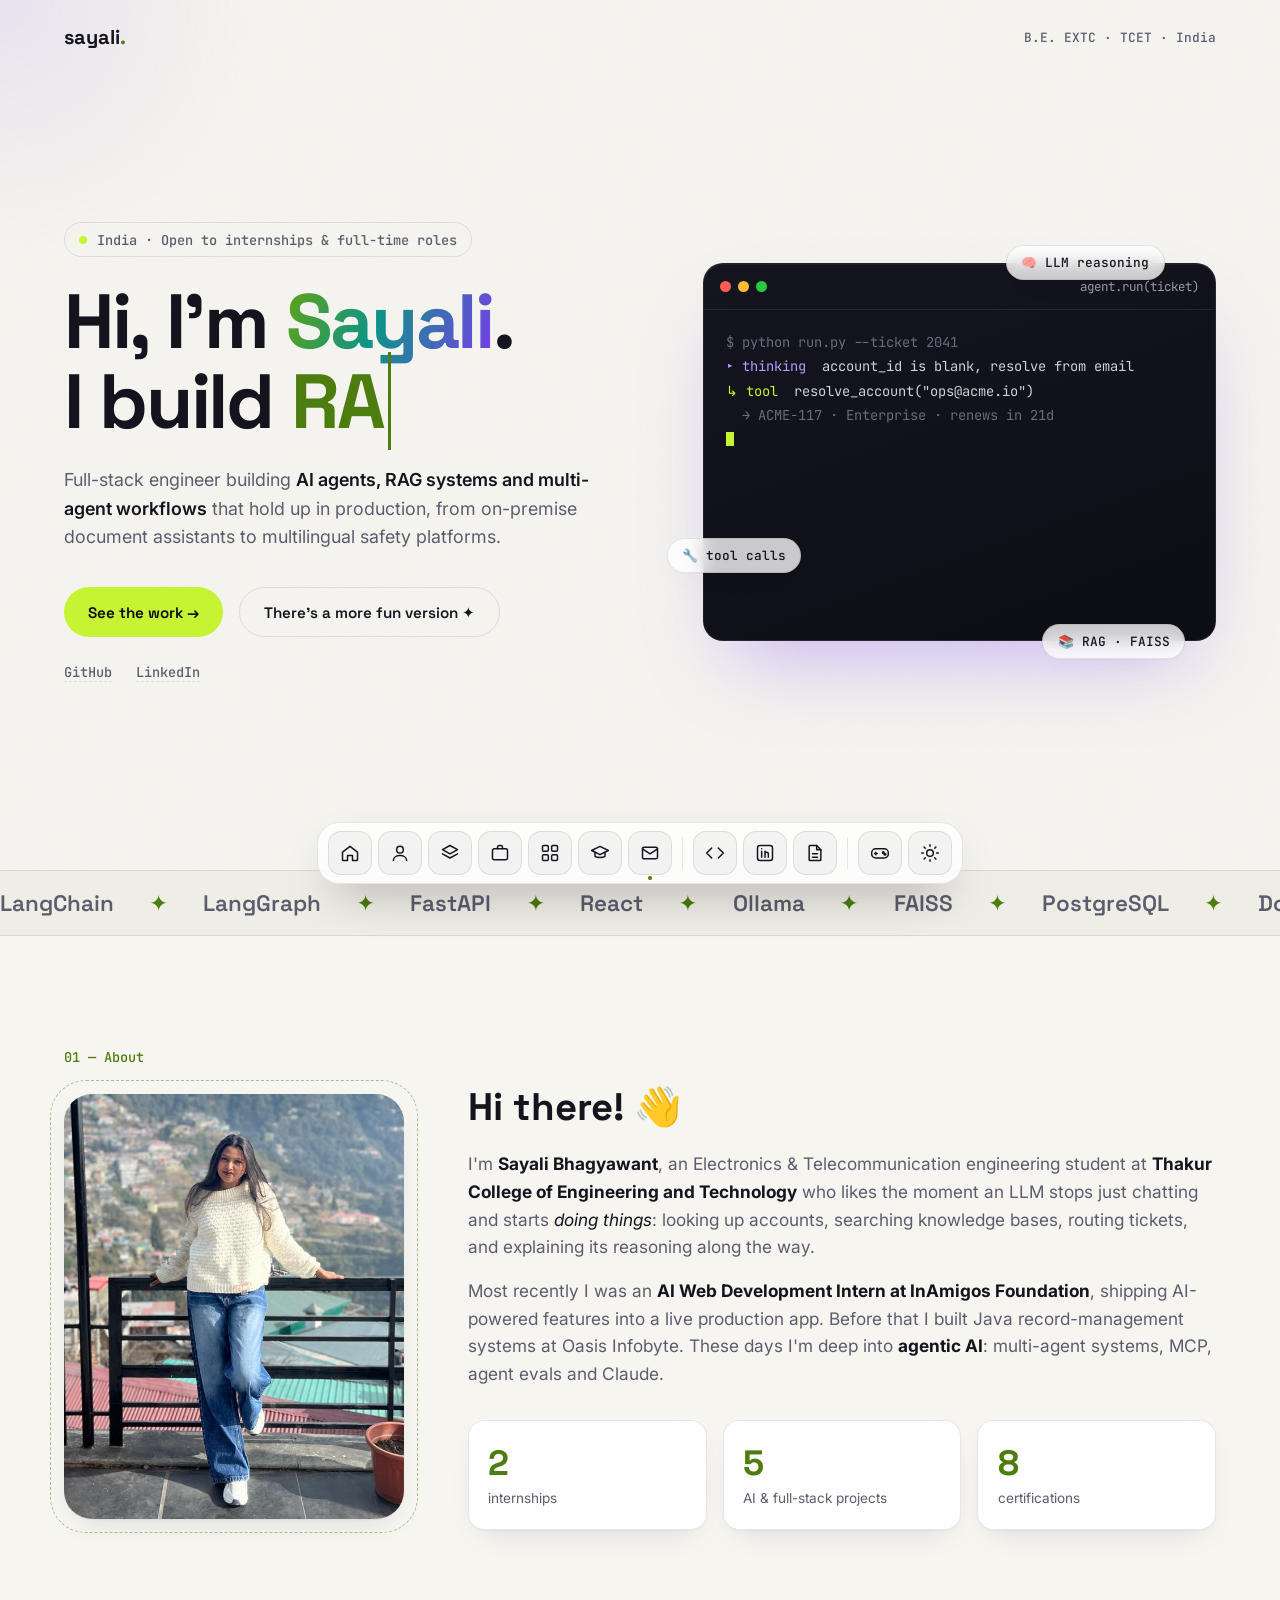
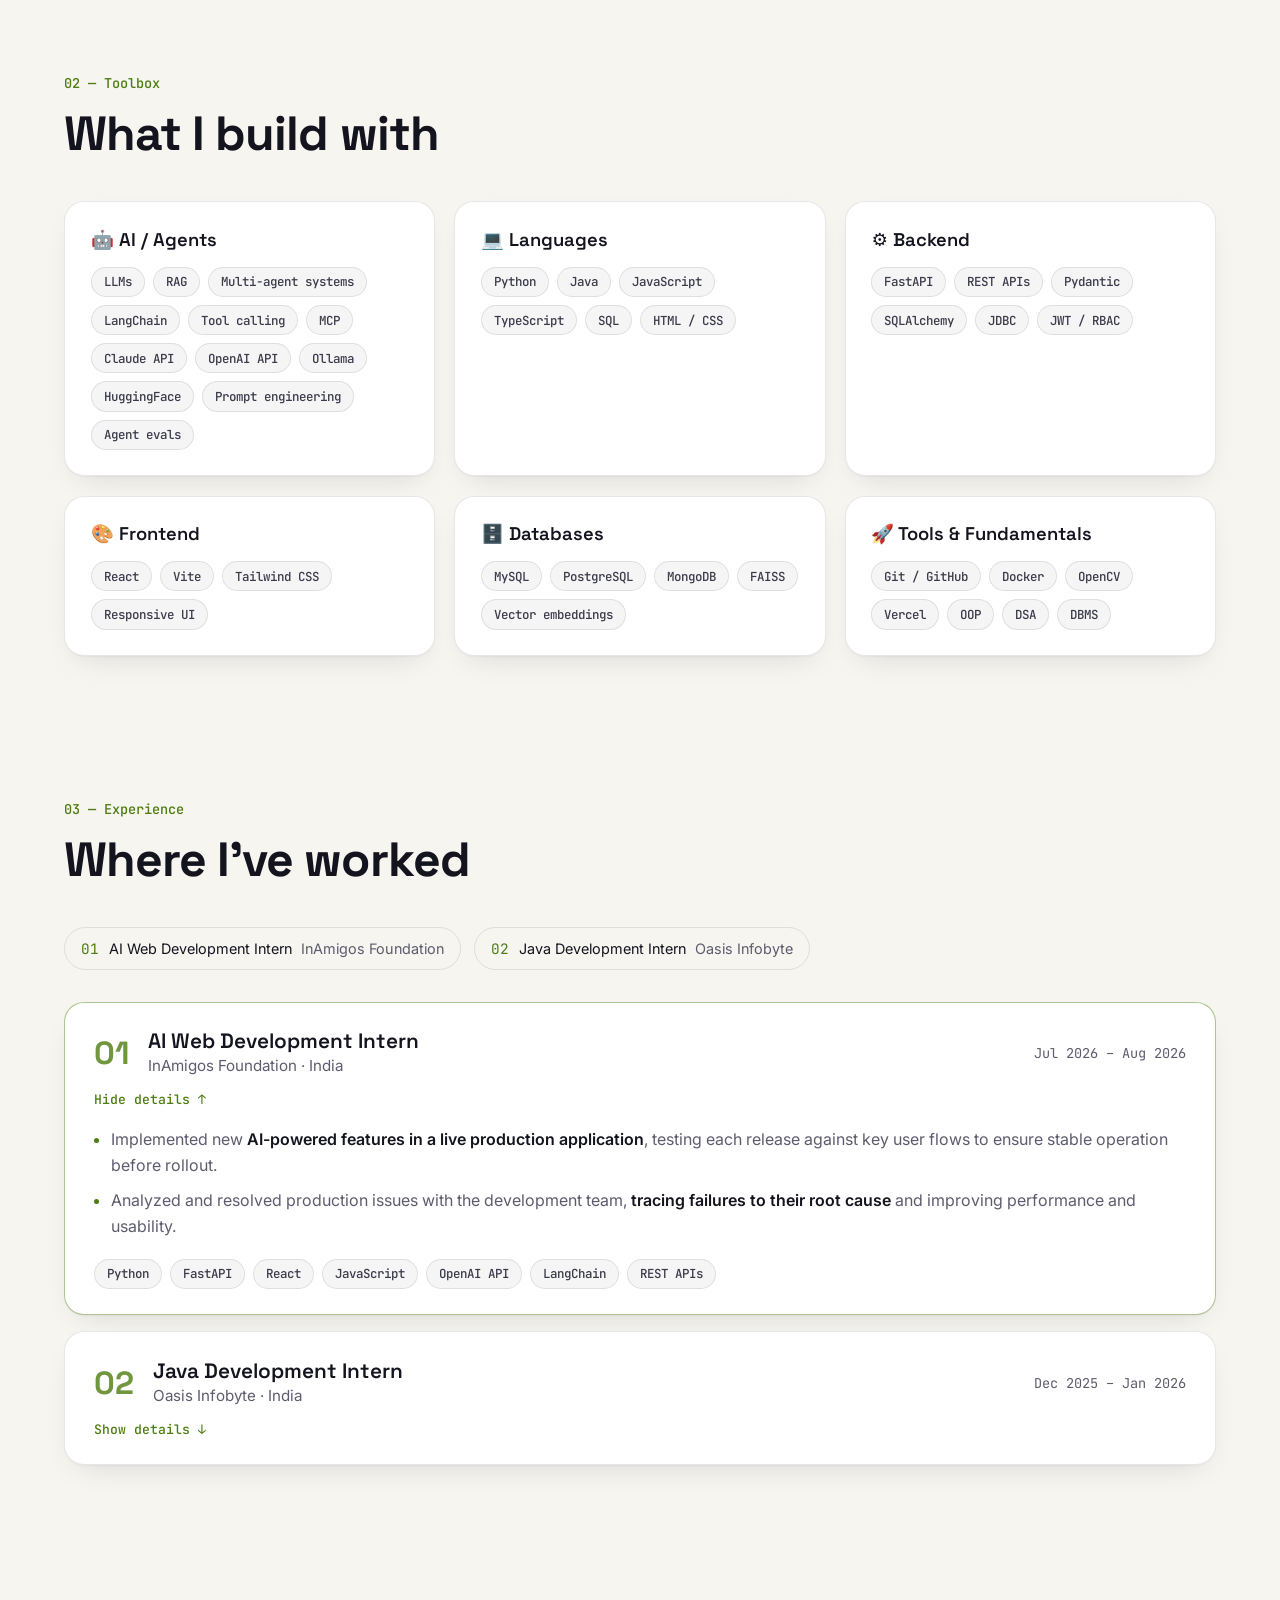
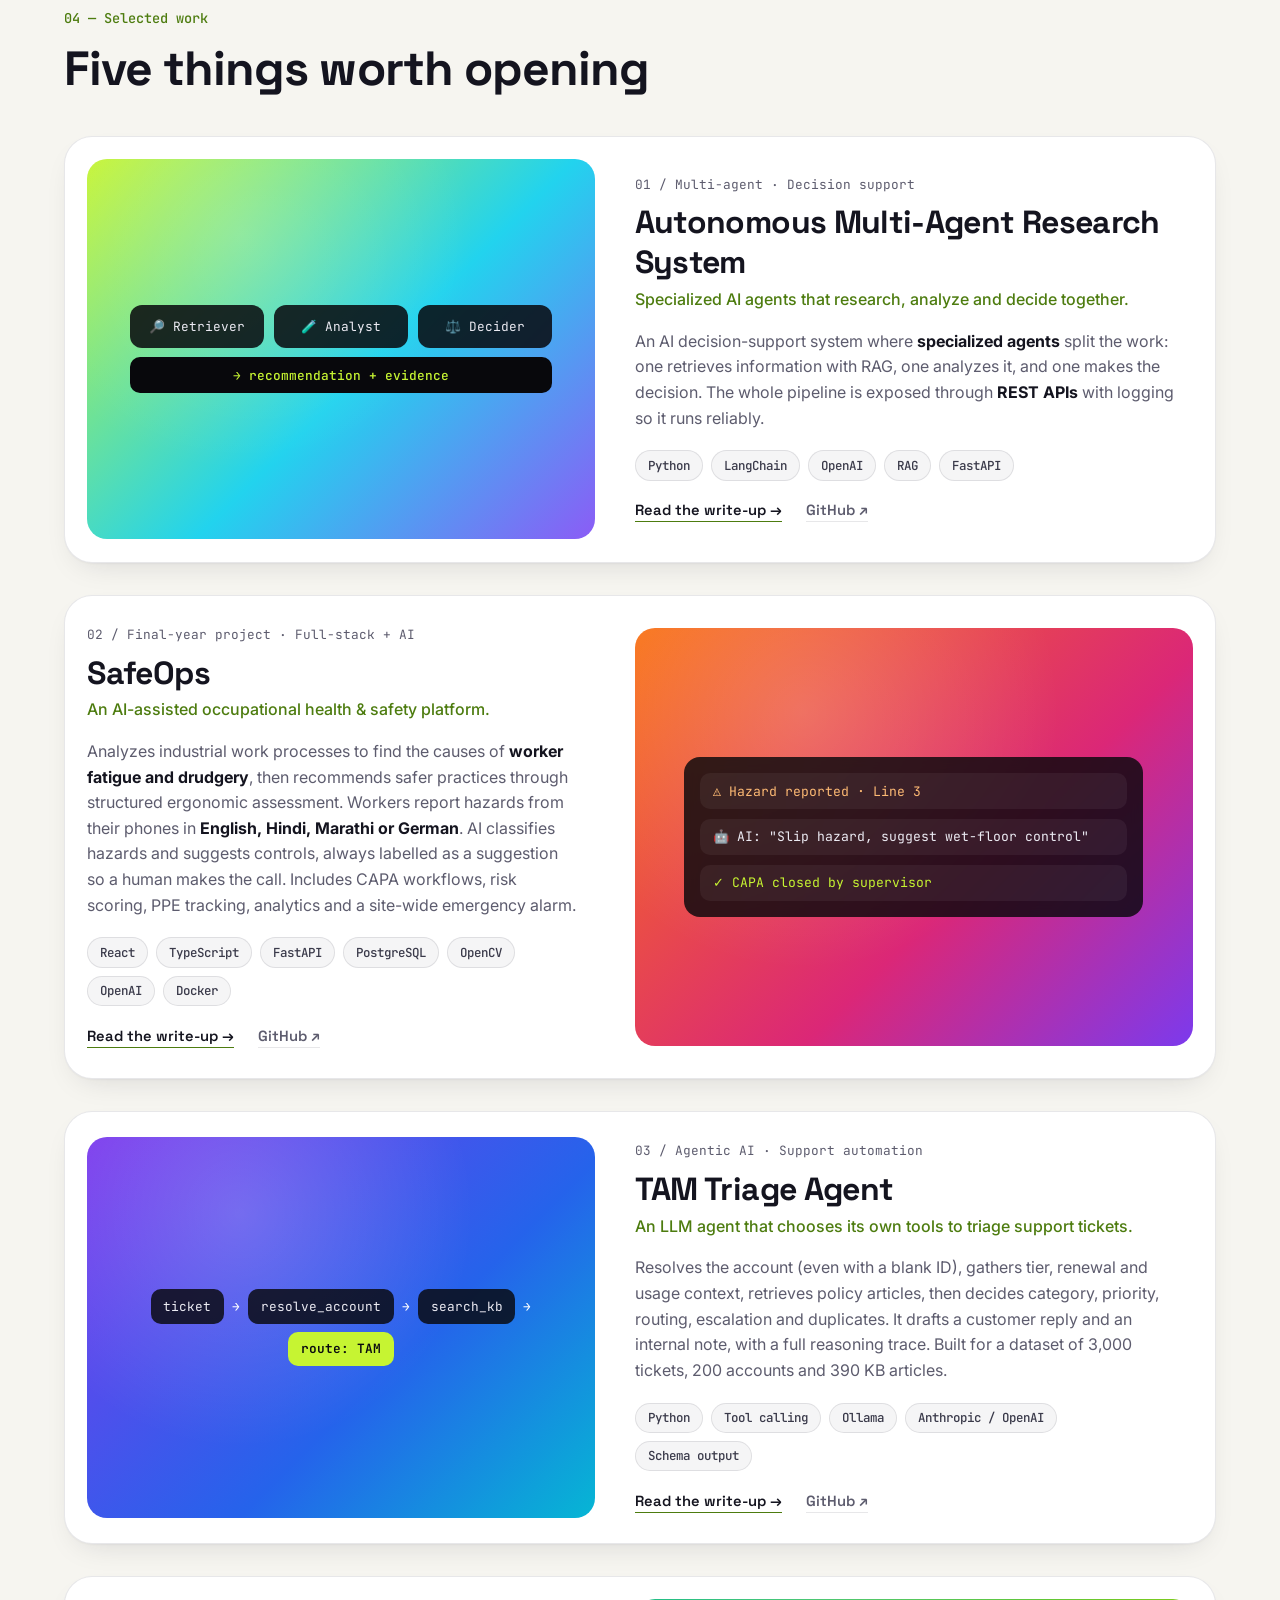
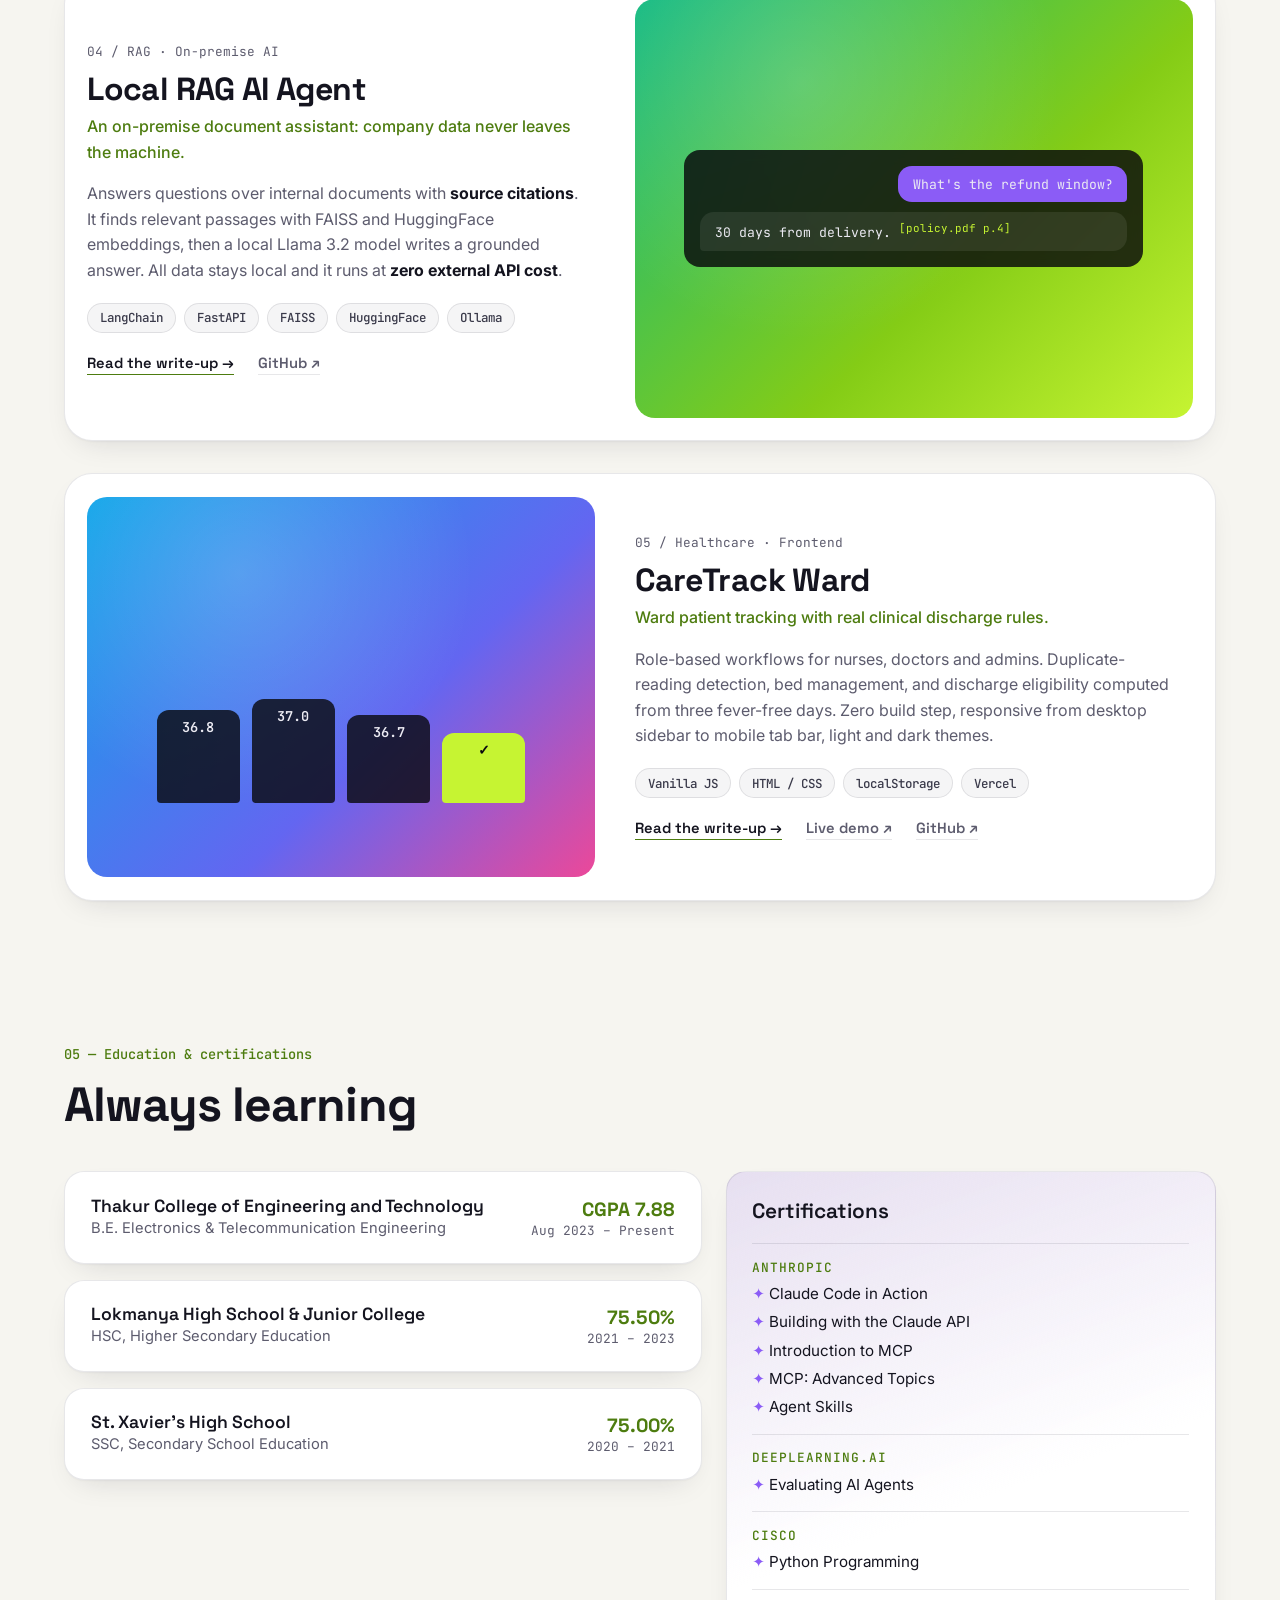
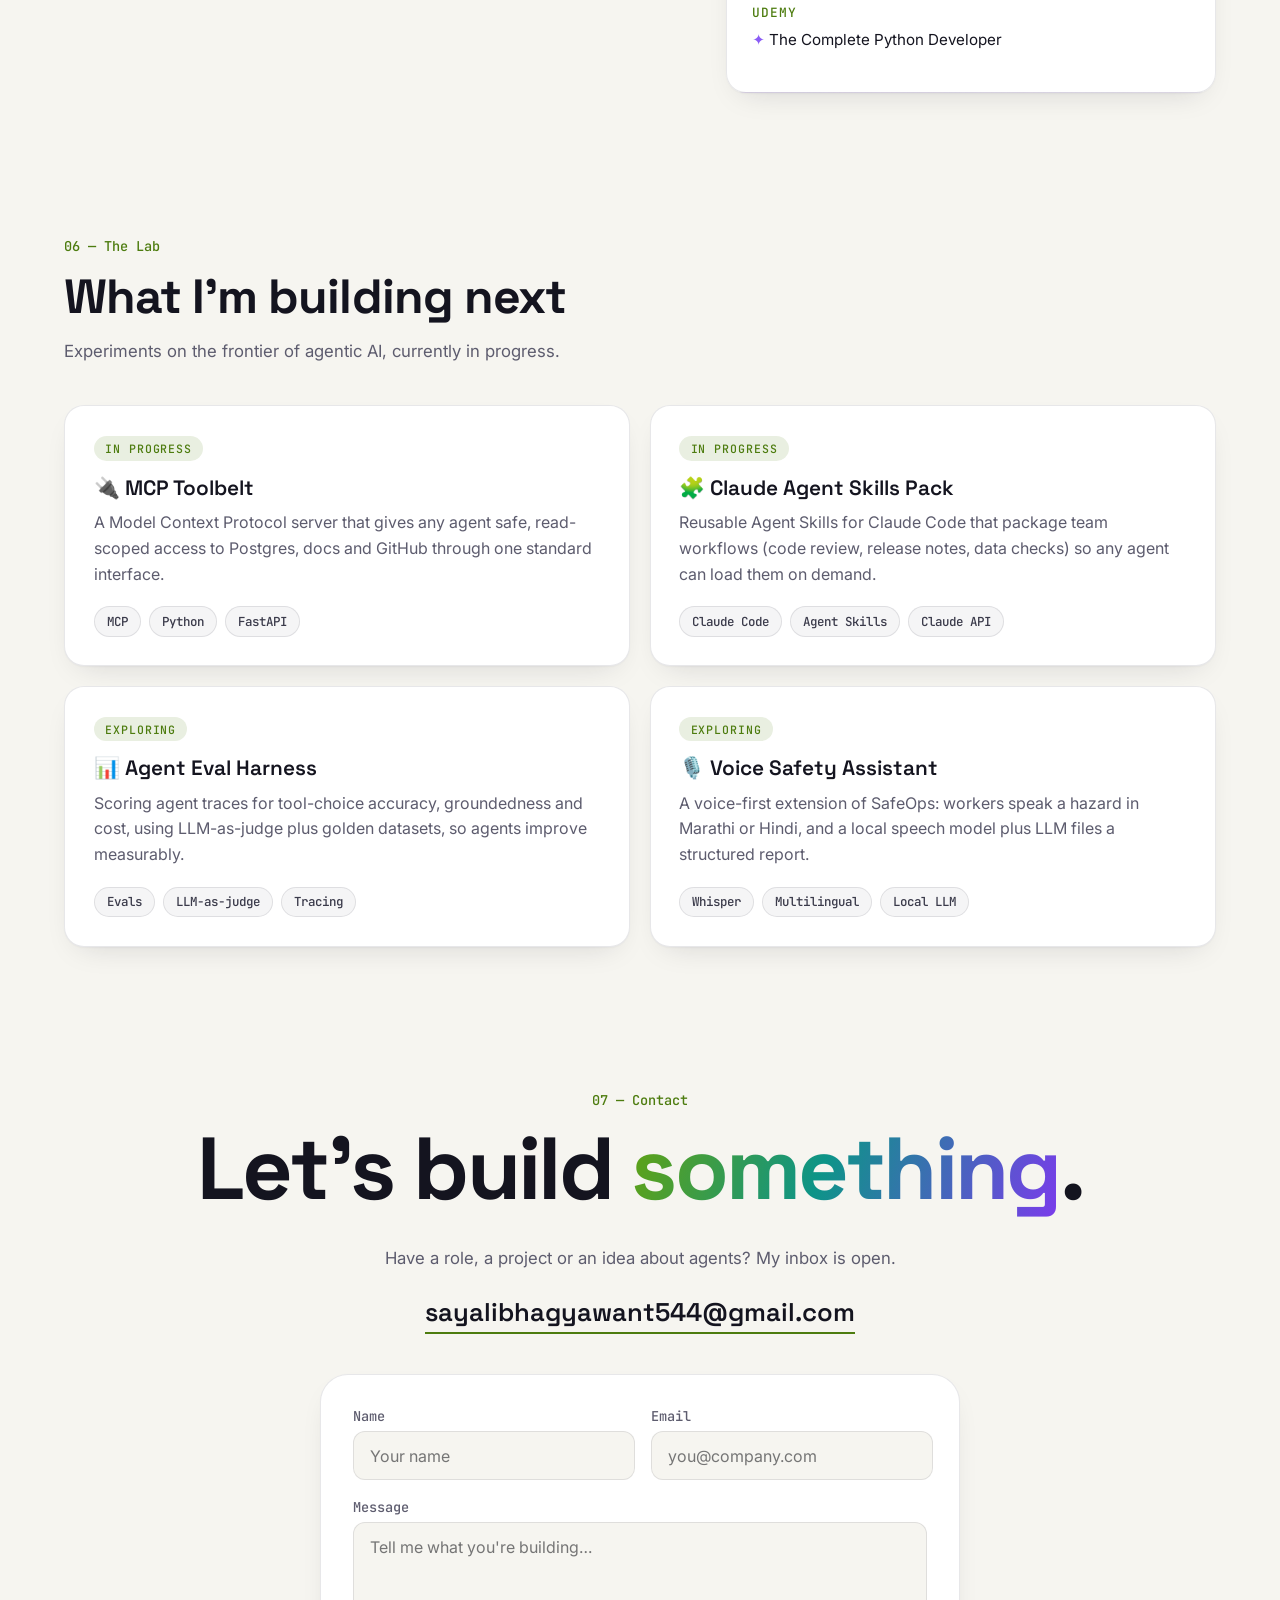
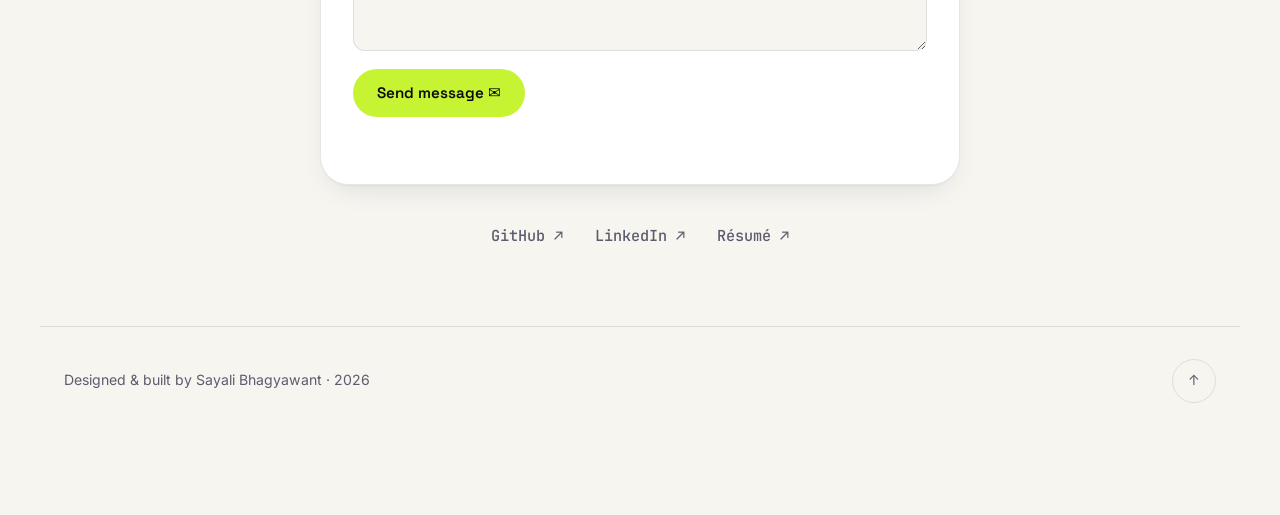
==== index.html @ 854b67f4 "first commit" ====
<!doctype html>
<html lang="en">
<head>
  <meta charset="utf-8" />
  <meta name="viewport" content="width=device-width, initial-scale=1" />
  <title>Sayali Bhagyawant · AI Engineer</title>
  <meta name="description" content="Sayali Bhagyawant — engineer building AI agents, RAG systems and full-stack products." />
  <link rel="preconnect" href="https://fonts.googleapis.com" />
  <link rel="preconnect" href="https://fonts.gstatic.com" crossorigin />
  <link href="https://fonts.googleapis.com/css2?family=Space+Grotesk:wght@400;500;600;700&family=Inter:wght@400;500;600&family=JetBrains+Mono:wght@400;500&display=swap" rel="stylesheet" />
  <link rel="stylesheet" href="style.css" />
  <script>
    // set the theme before first paint: saved choice, else the OS preference
    (function () {
      var t; try { t = localStorage.getItem("theme"); } catch (e) {}
      document.documentElement.dataset.theme = t || (matchMedia("(prefers-color-scheme: light)").matches ? "light" : "dark");
    })();
  </script>
  <link rel="icon" href="data:image/svg+xml,<svg xmlns='http://www.w3.org/2000/svg' viewBox='0 0 100 100'><rect width='100' height='100' rx='24' fill='%23c6f432'/><text x='50' y='68' font-size='52' text-anchor='middle' font-family='Arial' font-weight='700' fill='%230a0a0f'>S</text></svg>" />
</head>
<body data-root="">
  <div class="cursor-glow" aria-hidden="true"></div>
  <div class="grain" aria-hidden="true"></div>

  <!-- the dock navigation is built by common.js -->
  <header class="topbar" id="top">
    <a href="#top" class="logo">sayali<span>.</span></a>
    <p class="topbar-meta">B.E. EXTC · TCET · India</p>
  </header>

  <main>
    <!-- HERO -->
    <section class="hero">
      <div class="hero-left">
        <p class="eyebrow"><span class="dot"></span> India · Open to internships &amp; full-time roles</p>
        <h1 class="hero-title">
          Hi, I'm <span class="grad">Sayali</span>.<br />
          I build <span class="rotator" id="rotator">AI agents</span>
        </h1>
        <p class="hero-sub">
          Full-stack engineer building <strong>AI agents, RAG systems and multi-agent workflows</strong>
          that hold up in production, from on-premise document assistants to multilingual safety platforms.
        </p>
        <div class="hero-cta">
          <a href="#work" class="btn">See the work →</a>
          <a href="playground.html" class="btn btn-ghost">There's a more fun version ✦</a>
        </div>
        <div class="hero-socials">
          <a href="https://github.com/sayali3050" target="_blank" rel="noopener">GitHub</a>
          <a href="https://www.linkedin.com/in/sayali-bhagyawant-726a87310/" target="_blank" rel="noopener">LinkedIn</a>
        </div>
      </div>

      <!-- Live "agent trace" terminal -->
      <div class="hero-right">
        <div class="terminal tilt">
          <div class="terminal-bar">
            <span></span><span></span><span></span>
            <p>agent.run(ticket)</p>
          </div>
          <pre class="terminal-body" id="trace"></pre>
        </div>
        <div class="float-chip chip-1">🧠 LLM reasoning</div>
        <div class="float-chip chip-2">🔧 tool calls</div>
        <div class="float-chip chip-3">📚 RAG · FAISS</div>
      </div>
    </section>

    <!-- MARQUEE -->
    <div class="marquee" aria-hidden="true">
      <div class="marquee-track">
        <span>LangChain</span><span>✦</span><span>LangGraph</span><span>✦</span><span>FastAPI</span><span>✦</span><span>React</span><span>✦</span><span>Ollama</span><span>✦</span><span>FAISS</span><span>✦</span><span>PostgreSQL</span><span>✦</span><span>Docker</span><span>✦</span><span>TypeScript</span><span>✦</span><span>OpenAI</span><span>✦</span>
        <span>LangChain</span><span>✦</span><span>LangGraph</span><span>✦</span><span>FastAPI</span><span>✦</span><span>React</span><span>✦</span><span>Ollama</span><span>✦</span><span>FAISS</span><span>✦</span><span>PostgreSQL</span><span>✦</span><span>Docker</span><span>✦</span><span>TypeScript</span><span>✦</span><span>OpenAI</span><span>✦</span>
      </div>
    </div>

    <!-- ABOUT -->
    <section id="about" class="section">
      <p class="section-tag">01 — About</p>
      <div class="about-grid">
        <div class="about-photo reveal">
          <div class="photo-frame">
            <img src="sayali%20photo_2.jpeg" alt="Sayali Bhagyawant in the mountains" onerror="this.remove()" />
            <div class="photo-fallback">SB</div>
          </div>
          <div class="photo-ring"></div>
        </div>
        <div class="about-text reveal">
          <h2>Hi there! 👋</h2>
          <p>
            I'm <strong>Sayali Bhagyawant</strong>, an Electronics &amp; Telecommunication engineering
            student at <strong>Thakur College of Engineering and Technology</strong> who likes the
            moment an LLM stops just chatting and starts <em>doing things</em>: looking up accounts,
            searching knowledge bases, routing tickets, and explaining its reasoning along the way.
          </p>
          <p>
            Most recently I was an <strong>AI Web Development Intern at InAmigos Foundation</strong>,
            shipping AI-powered features into a live production app. Before that I built Java
            record-management systems at Oasis Infobyte. These days I'm deep into
            <strong>agentic AI</strong>: multi-agent systems, MCP, agent evals and Claude.
          </p>
          <div class="stats">
            <div><b data-count="2">0</b><span>internships</span></div>
            <div><b data-count="5">0</b><span>AI &amp; full-stack projects</span></div>
            <div><b data-count="8">0</b><span>certifications</span></div>
          </div>
        </div>
      </div>
    </section>

    <!-- SKILLS -->
    <section id="skills" class="section">
      <p class="section-tag">02 — Toolbox</p>
      <h2 class="section-title">What I build with</h2>
      <div class="skills-grid">
        <div class="skill-card reveal">
          <h3>🤖 AI / Agents</h3>
          <div class="tags"><span>LLMs</span><span>RAG</span><span>Multi-agent systems</span><span>LangChain</span><span>Tool calling</span><span>MCP</span><span>Claude API</span><span>OpenAI API</span><span>Ollama</span><span>HuggingFace</span><span>Prompt engineering</span><span>Agent evals</span></div>
        </div>
        <div class="skill-card reveal">
          <h3>💻 Languages</h3>
          <div class="tags"><span>Python</span><span>Java</span><span>JavaScript</span><span>TypeScript</span><span>SQL</span><span>HTML / CSS</span></div>
        </div>
        <div class="skill-card reveal">
          <h3>⚙️ Backend</h3>
          <div class="tags"><span>FastAPI</span><span>REST APIs</span><span>Pydantic</span><span>SQLAlchemy</span><span>JDBC</span><span>JWT / RBAC</span></div>
        </div>
        <div class="skill-card reveal">
          <h3>🎨 Frontend</h3>
          <div class="tags"><span>React</span><span>Vite</span><span>Tailwind CSS</span><span>Responsive UI</span></div>
        </div>
        <div class="skill-card reveal">
          <h3>🗄️ Databases</h3>
          <div class="tags"><span>MySQL</span><span>PostgreSQL</span><span>MongoDB</span><span>FAISS</span><span>Vector embeddings</span></div>
        </div>
        <div class="skill-card reveal">
          <h3>🚀 Tools &amp; Fundamentals</h3>
          <div class="tags"><span>Git / GitHub</span><span>Docker</span><span>OpenCV</span><span>Vercel</span><span>OOP</span><span>DSA</span><span>DBMS</span></div>
        </div>
      </div>
    </section>

    <!-- EXPERIENCE -->
    <section id="experience" class="section">
      <p class="section-tag">03 — Experience</p>
      <h2 class="section-title">Where I've worked</h2>

      <ol class="exp-index reveal">
        <li><a href="#exp-1"><span>01</span> AI Web Development Intern <em>InAmigos Foundation</em></a></li>
        <li><a href="#exp-2"><span>02</span> Java Development Intern <em>Oasis Infobyte</em></a></li>
      </ol>

      <div class="exp-list">
        <details class="exp reveal" id="exp-1" open>
          <summary>
            <div class="exp-head">
              <span class="exp-num">01</span>
              <div>
                <h3>AI Web Development Intern</h3>
                <p class="exp-company">InAmigos Foundation · India</p>
              </div>
              <p class="exp-date">Jul 2026 – Aug 2026</p>
            </div>
            <span class="exp-toggle">Show details</span>
          </summary>
          <ul>
            <li>Implemented new <b>AI-powered features in a live production application</b>, testing each release against key user flows to ensure stable operation before rollout.</li>
            <li>Analyzed and resolved production issues with the development team, <b>tracing failures to their root cause</b> and improving performance and usability.</li>
          </ul>
          <div class="tags"><span>Python</span><span>FastAPI</span><span>React</span><span>JavaScript</span><span>OpenAI API</span><span>LangChain</span><span>REST APIs</span></div>
        </details>

        <details class="exp reveal" id="exp-2">
          <summary>
            <div class="exp-head">
              <span class="exp-num">02</span>
              <div>
                <h3>Java Development Intern</h3>
                <p class="exp-company">Oasis Infobyte · India</p>
              </div>
              <p class="exp-date">Dec 2025 – Jan 2026</p>
            </div>
            <span class="exp-toggle">Show details</span>
          </summary>
          <ul>
            <li>Built <b>2 record-management applications</b>, an Online Reservation System and an Online Examination System, covering data entry, retrieval and maintenance workflows.</li>
          </ul>
          <div class="tags"><span>Java</span><span>MySQL</span><span>JDBC</span><span>OOP</span><span>Git</span></div>
        </details>
      </div>
    </section>

    <!-- WORK -->
    <section id="work" class="section">
      <p class="section-tag">04 — Selected work</p>
      <h2 class="section-title">Five things worth opening</h2>

      <div class="projects">
        <article class="project reveal">
          <div class="project-thumb thumb-multi">
            <div class="mock-agents">
              <div class="agent a1">🔎 Retriever</div>
              <div class="agent a2">🧪 Analyst</div>
              <div class="agent a3">⚖️ Decider</div>
              <div class="agent-out">→ recommendation + evidence</div>
            </div>
          </div>
          <div class="project-body">
            <p class="project-meta">01 / Multi-agent · Decision support</p>
            <h3>Autonomous Multi-Agent Research System</h3>
            <p class="project-tagline">Specialized AI agents that research, analyze and decide together.</p>
            <p>An AI decision-support system where <b>specialized agents</b> split the work: one retrieves information with RAG, one analyzes it, and one makes the decision. The whole pipeline is exposed through <b>REST APIs</b> with logging so it runs reliably.</p>
            <div class="tags"><span>Python</span><span>LangChain</span><span>OpenAI</span><span>RAG</span><span>FastAPI</span></div>
            <div class="project-links">
              <a class="project-link" href="work/multi-agent-research.html">Read the write-up →</a>
              <a class="project-link muted" href="https://github.com/sayali3050" target="_blank" rel="noopener">GitHub ↗</a>
            </div>
          </div>
        </article>

        <article class="project reveal">
          <div class="project-thumb thumb-safeops">
            <div class="mock-ui">
              <div class="mock-row warn">⚠ Hazard reported · Line 3</div>
              <div class="mock-row">🤖 AI: "Slip hazard, suggest wet-floor control"</div>
              <div class="mock-row ok">✓ CAPA closed by supervisor</div>
            </div>
          </div>
          <div class="project-body">
            <p class="project-meta">02 / Final-year project · Full-stack + AI</p>
            <h3>SafeOps</h3>
            <p class="project-tagline">An AI-assisted occupational health &amp; safety platform.</p>
            <p>Analyzes industrial work processes to find the causes of <b>worker fatigue and drudgery</b>, then recommends safer practices through structured ergonomic assessment. Workers report hazards from their phones in <b>English, Hindi, Marathi or German</b>. AI classifies hazards and suggests controls, always labelled as a suggestion so a human makes the call. Includes CAPA workflows, risk scoring, PPE tracking, analytics and a site-wide emergency alarm.</p>
            <div class="tags"><span>React</span><span>TypeScript</span><span>FastAPI</span><span>PostgreSQL</span><span>OpenCV</span><span>OpenAI</span><span>Docker</span></div>
            <div class="project-links">
              <a class="project-link" href="work/safeops.html">Read the write-up →</a>
              <a class="project-link muted" href="https://github.com/sayali3050/OHS-Platform" target="_blank" rel="noopener">GitHub ↗</a>
            </div>
          </div>
        </article>

        <article class="project reveal">
          <div class="project-thumb thumb-tam">
            <div class="mock-flow">
              <span>ticket</span><i>→</i><span>resolve_account</span><i>→</i><span>search_kb</span><i>→</i><span class="hl">route: TAM</span>
            </div>
          </div>
          <div class="project-body">
            <p class="project-meta">03 / Agentic AI · Support automation</p>
            <h3>TAM Triage Agent</h3>
            <p class="project-tagline">An LLM agent that chooses its own tools to triage support tickets.</p>
            <p>Resolves the account (even with a blank ID), gathers tier, renewal and usage context, retrieves policy articles, then decides category, priority, routing, escalation and duplicates. It drafts a customer reply and an internal note, with a full reasoning trace. Built for a dataset of 3,000 tickets, 200 accounts and 390 KB articles.</p>
            <div class="tags"><span>Python</span><span>Tool calling</span><span>Ollama</span><span>Anthropic / OpenAI</span><span>Schema output</span></div>
            <div class="project-links">
              <a class="project-link" href="work/tam-triage-agent.html">Read the write-up →</a>
              <a class="project-link muted" href="https://github.com/sayali3050/tam-agent-task" target="_blank" rel="noopener">GitHub ↗</a>
            </div>
          </div>
        </article>

        <article class="project reveal">
          <div class="project-thumb thumb-rag">
            <div class="mock-chat">
              <div class="q">What's the refund window?</div>
              <div class="a">30 days from delivery. <sup>[policy.pdf p.4]</sup></div>
            </div>
          </div>
          <div class="project-body">
            <p class="project-meta">04 / RAG · On-premise AI</p>
            <h3>Local RAG AI Agent</h3>
            <p class="project-tagline">An on-premise document assistant: company data never leaves the machine.</p>
            <p>Answers questions over internal documents with <b>source citations</b>. It finds relevant passages with FAISS and HuggingFace embeddings, then a local Llama 3.2 model writes a grounded answer. All data stays local and it runs at <b>zero external API cost</b>.</p>
            <div class="tags"><span>LangChain</span><span>FastAPI</span><span>FAISS</span><span>HuggingFace</span><span>Ollama</span></div>
            <div class="project-links">
              <a class="project-link" href="work/local-rag-agent.html">Read the write-up →</a>
              <a class="project-link muted" href="https://github.com/sayali3050/rag-ai-agent-" target="_blank" rel="noopener">GitHub ↗</a>
            </div>
          </div>
        </article>

        <article class="project reveal">
          <div class="project-thumb thumb-care">
            <div class="mock-temps">
              <span style="--h:40%">36.8</span><span style="--h:45%">37.0</span><span style="--h:38%">36.7</span><span class="hl" style="--h:30%">✓</span>
            </div>
          </div>
          <div class="project-body">
            <p class="project-meta">05 / Healthcare · Frontend</p>
            <h3>CareTrack Ward</h3>
            <p class="project-tagline">Ward patient tracking with real clinical discharge rules.</p>
            <p>Role-based workflows for nurses, doctors and admins. Duplicate-reading detection, bed management, and discharge eligibility computed from three fever-free days. Zero build step, responsive from desktop sidebar to mobile tab bar, light and dark themes.</p>
            <div class="tags"><span>Vanilla JS</span><span>HTML / CSS</span><span>localStorage</span><span>Vercel</span></div>
            <div class="project-links">
              <a class="project-link" href="work/caretrack-ward.html">Read the write-up →</a>
              <a class="project-link muted" href="https://care-tracker-three.vercel.app" target="_blank" rel="noopener">Live demo ↗</a>
              <a class="project-link muted" href="https://github.com/sayali3050/Care-Tracker" target="_blank" rel="noopener">GitHub ↗</a>
            </div>
          </div>
        </article>
      </div>
    </section>

    <!-- EDUCATION -->
    <section id="education" class="section">
      <p class="section-tag">05 — Education &amp; certifications</p>
      <h2 class="section-title">Always learning</h2>
      <div class="edu-grid">
        <div class="edu-list">
          <div class="edu reveal">
            <div>
              <h3>Thakur College of Engineering and Technology</h3>
              <p>B.E. Electronics &amp; Telecommunication Engineering</p>
            </div>
            <div class="edu-meta"><b>CGPA 7.88</b><span>Aug 2023 – Present</span></div>
          </div>
          <div class="edu reveal">
            <div>
              <h3>Lokmanya High School &amp; Junior College</h3>
              <p>HSC, Higher Secondary Education</p>
            </div>
            <div class="edu-meta"><b>75.50%</b><span>2021 – 2023</span></div>
          </div>
          <div class="edu reveal">
            <div>
              <h3>St. Xavier's High School</h3>
              <p>SSC, Secondary School Education</p>
            </div>
            <div class="edu-meta"><b>75.00%</b><span>2020 – 2021</span></div>
          </div>
        </div>

        <div class="certs reveal">
          <h3>Certifications</h3>
          <div class="cert-group">
            <p class="cert-issuer">Anthropic</p>
            <ul>
              <li>Claude Code in Action</li>
              <li>Building with the Claude API</li>
              <li>Introduction to MCP</li>
              <li>MCP: Advanced Topics</li>
              <li>Agent Skills</li>
            </ul>
          </div>
          <div class="cert-group">
            <p class="cert-issuer">DeepLearning.AI</p>
            <ul><li>Evaluating AI Agents</li></ul>
          </div>
          <div class="cert-group">
            <p class="cert-issuer">Cisco</p>
            <ul><li>Python Programming</li></ul>
          </div>
          <div class="cert-group">
            <p class="cert-issuer">Udemy</p>
            <ul><li>The Complete Python Developer</li></ul>
          </div>
        </div>
      </div>
    </section>

    <!-- LAB -->
    <section id="lab" class="section">
      <p class="section-tag">06 — The Lab</p>
      <h2 class="section-title">What I'm building next</h2>
      <p class="section-lead">Experiments on the frontier of agentic AI, currently in progress.</p>
      <div class="lab-grid">
        <div class="lab-card reveal">
          <span class="badge">In progress</span>
          <h3>🔌 MCP Toolbelt</h3>
          <p>A Model Context Protocol server that gives any agent safe, read-scoped access to Postgres, docs and GitHub through one standard interface.</p>
          <div class="tags"><span>MCP</span><span>Python</span><span>FastAPI</span></div>
        </div>
        <div class="lab-card reveal">
          <span class="badge">In progress</span>
          <h3>🧩 Claude Agent Skills Pack</h3>
          <p>Reusable Agent Skills for Claude Code that package team workflows (code review, release notes, data checks) so any agent can load them on demand.</p>
          <div class="tags"><span>Claude Code</span><span>Agent Skills</span><span>Claude API</span></div>
        </div>
        <div class="lab-card reveal">
          <span class="badge">Exploring</span>
          <h3>📊 Agent Eval Harness</h3>
          <p>Scoring agent traces for tool-choice accuracy, groundedness and cost, using LLM-as-judge plus golden datasets, so agents improve measurably.</p>
          <div class="tags"><span>Evals</span><span>LLM-as-judge</span><span>Tracing</span></div>
        </div>
        <div class="lab-card reveal">
          <span class="badge">Exploring</span>
          <h3>🎙️ Voice Safety Assistant</h3>
          <p>A voice-first extension of SafeOps: workers speak a hazard in Marathi or Hindi, and a local speech model plus LLM files a structured report.</p>
          <div class="tags"><span>Whisper</span><span>Multilingual</span><span>Local LLM</span></div>
        </div>
      </div>
    </section>

    <!-- CONTACT -->
    <section id="contact" class="section contact">
      <p class="section-tag">07 — Contact</p>
      <h2 class="contact-title">Let's build <span class="grad">something</span>.</h2>
      <p class="section-lead">Have a role, a project or an idea about agents? My inbox is open.</p>
      <a class="contact-email" href="mailto:sayalibhagyawant544@gmail.com">sayalibhagyawant544@gmail.com</a>

      <form class="contact-form reveal" id="contact-form" action="https://formspree.io/f/xnppzegg" method="POST">
        <div class="form-row">
          <label>Name<input type="text" name="name" required placeholder="Your name" /></label>
          <label>Email<input type="email" name="email" required placeholder="you@company.com" /></label>
        </div>
        <label>Message<textarea name="message" rows="5" required placeholder="Tell me what you're building…"></textarea></label>
        <button type="submit" class="btn">Send message ✉</button>
        <p class="form-status" id="form-status" role="status"></p>
      </form>

      <div class="contact-links">
        <a href="https://github.com/sayali3050" target="_blank" rel="noopener">GitHub ↗</a>
        <a href="https://www.linkedin.com/in/sayali-bhagyawant-726a87310/" target="_blank" rel="noopener">LinkedIn ↗</a>
        <a href="https://drive.google.com/file/d/1Oyu4a_1qs8sjJwF7FfjTXfUL7Ve95aMi/view?usp=sharing" target="_blank" rel="noopener">Résumé ↗</a>
      </div>
    </section>
  </main>

  <footer class="footer">
    <p>Designed &amp; built by Sayali Bhagyawant · <span id="year"></span></p>
    <a href="#top" class="to-top" aria-label="Back to top">↑</a>
  </footer>

  <script src="common.js"></script>
  <script src="script.js"></script>
</body>
</html>
---- style.css ----
/* ---------- theme tokens (dark default, light via [data-theme]) ---------- */
:root {
  --bg: #08080c;
  --bg-2: #101018;
  --card: #13131d;
  --line: rgba(255, 255, 255, 0.08);
  --text: #ecebf3;
  --muted: #9a99ab;
  --accent: #c6f432;          /* accent used for text and borders */
  --accent-bg: #c6f432;       /* accent used as a fill (buttons) */
  --on-accent: #0a0a0f;
  --glass: rgba(19, 19, 29, 0.72);
  --chip-bg: rgba(255, 255, 255, 0.04);
  --chip-text: #c9c8d8;
  --shadow: none;
  --glow: rgba(139, 92, 246, 0.16);
  --grad: linear-gradient(110deg, #c6f432, #5eead4 45%, #8b5cf6);

  --lime: #c6f432;            /* fixed: used inside always-dark surfaces */
  --violet: #8b5cf6;
  --pink: #f472b6;
  --radius: 20px;
  --font-display: "Space Grotesk", system-ui, sans-serif;
  --font-body: "Inter", system-ui, sans-serif;
  --font-mono: "JetBrains Mono", ui-monospace, monospace;
  color-scheme: dark;
}
:root[data-theme="light"] {
  --bg: #f6f5f0;
  --bg-2: #eeede6;
  --card: #ffffff;
  --line: rgba(20, 20, 40, 0.1);
  --text: #14141f;
  --muted: #5d5c6e;
  --accent: #4d7c0f;
  --accent-bg: #c6f432;
  --glass: rgba(255, 255, 255, 0.78);
  --chip-bg: rgba(20, 20, 40, 0.04);
  --chip-text: #3a3a4a;
  --shadow: 0 1px 2px rgba(20, 20, 40, 0.04), 0 12px 32px -16px rgba(20, 20, 40, 0.18);
  --glow: rgba(139, 92, 246, 0.1);
  --grad: linear-gradient(110deg, #65a30d, #0d9488 45%, #7c3aed);
  color-scheme: light;
}

* { box-sizing: border-box; margin: 0; padding: 0; }
html { scroll-behavior: smooth; }
body {
  background: var(--bg);
  color: var(--text);
  font-family: var(--font-body);
  line-height: 1.6;
  overflow-x: hidden;
  -webkit-font-smoothing: antialiased;
  padding-bottom: 6rem; /* room for the dock */
  transition: background-color 0.4s, color 0.4s;
}
a { color: inherit; text-decoration: none; }
::selection { background: var(--accent-bg); color: var(--on-accent); }

/* ---------- ambient ---------- */
.cursor-glow {
  position: fixed; top: 0; left: 0; width: 600px; height: 600px;
  border-radius: 50%; pointer-events: none; z-index: 0;
  background: radial-gradient(circle, var(--glow), transparent 60%);
  transform: translate(-50%, -50%);
}
.grain {
  position: fixed; inset: 0; pointer-events: none; z-index: 1; opacity: 0.05;
  background-image: url("data:image/svg+xml,%3Csvg xmlns='http://www.w3.org/2000/svg' width='160' height='160'%3E%3Cfilter id='n'%3E%3CfeTurbulence type='fractalNoise' baseFrequency='0.9' numOctaves='3'/%3E%3C/filter%3E%3Crect width='100%25' height='100%25' filter='url(%23n)'/%3E%3C/svg%3E");
}
main, .footer, .topbar { position: relative; z-index: 2; }

.grad {
  background: var(--grad);
  -webkit-background-clip: text; background-clip: text;
  color: transparent;
}

/* ---------- top bar ---------- */
.topbar {
  max-width: 1200px; margin: 0 auto; padding: 1.5rem 1.5rem 0;
  display: flex; justify-content: space-between; align-items: center;
}
.logo { font: 700 1.25rem var(--font-display); }
.logo span { color: var(--accent); }
.topbar-meta { font: 500 0.8rem var(--font-mono); color: var(--muted); }

/* ---------- buttons ---------- */
.btn {
  display: inline-flex; align-items: center; gap: 0.5rem;
  padding: 0.9rem 1.5rem; border-radius: 999px; border: 0; cursor: pointer;
  background: var(--accent-bg); color: var(--on-accent);
  font: 600 0.95rem var(--font-display);
  transition: transform 0.2s, box-shadow 0.2s;
}
.btn:hover { transform: translateY(-2px); box-shadow: 0 10px 30px -8px rgba(198, 244, 50, 0.55); }
.btn:disabled { opacity: 0.6; cursor: default; transform: none; }
.btn-ghost { background: transparent; color: var(--text); border: 1px solid var(--line); }
.btn-ghost:hover { border-color: var(--accent); box-shadow: none; }

/* ---------- dock ---------- */
.dock {
  position: fixed; left: 50%; bottom: 16px; transform: translateX(-50%); z-index: 100;
  display: flex; align-items: flex-end; gap: 6px; padding: 8px 10px;
  background: var(--glass); backdrop-filter: blur(16px) saturate(1.4); -webkit-backdrop-filter: blur(16px) saturate(1.4);
  border: 1px solid var(--line); border-radius: 22px;
  box-shadow: 0 20px 50px -20px rgba(0, 0, 0, 0.45);
}
.dock-item {
  --s: 1;
  position: relative; width: 44px; height: 44px; flex-shrink: 0;
  display: grid; place-items: center; border-radius: 13px; cursor: pointer;
  background: var(--chip-bg); border: 1px solid var(--line); color: var(--text);
  transform: scale(var(--s)); transform-origin: bottom center;
  margin-inline: calc((var(--s) - 1) * 12px);
  transition: transform 0.15s ease-out, margin 0.15s ease-out, background 0.2s, color 0.2s;
  font: inherit;
}
.dock-item svg { width: 20px; height: 20px; fill: none; stroke: currentColor; stroke-width: 1.8; stroke-linecap: round; stroke-linejoin: round; }
.dock-item:hover { background: var(--accent-bg); color: var(--on-accent); }
.dock-item::before { /* tooltip */
  content: attr(data-label); position: absolute; bottom: calc(100% + 10px); left: 50%;
  transform: translateX(-50%) scale(calc(1 / var(--s)));
  transform-origin: bottom center;
  padding: 0.3rem 0.65rem; border-radius: 8px; white-space: nowrap; pointer-events: none;
  background: var(--text); color: var(--bg); font: 500 0.72rem var(--font-mono);
  opacity: 0; transition: opacity 0.15s;
}
.dock-item:hover::before, .dock-item:focus-visible::before { opacity: 1; }
.dock-item.active::after {
  content: ""; position: absolute; bottom: -6px; left: 50%; width: 4px; height: 4px;
  border-radius: 50%; background: var(--accent); transform: translateX(-50%);
}
.dock-sep { width: 1px; height: 32px; background: var(--line); margin: 0 4px 6px; flex-shrink: 0; }
.dock .icon-sun { display: none; }
:root[data-theme="light"] .dock .icon-sun { display: block; }
:root[data-theme="light"] .dock .icon-moon { display: none; }

/* ---------- hero ---------- */
.hero {
  min-height: calc(100vh - 5rem);
  max-width: 1200px; margin: 0 auto;
  padding: 3rem 1.5rem 4rem;
  display: grid; grid-template-columns: 1.15fr 1fr; gap: 3rem; align-items: center;
}
.eyebrow {
  display: inline-flex; align-items: center; gap: 0.6rem;
  font: 500 0.85rem var(--font-mono); color: var(--muted);
  padding: 0.45rem 0.9rem; border: 1px solid var(--line); border-radius: 999px;
}
.dot {
  width: 8px; height: 8px; border-radius: 50%; background: var(--accent-bg);
  box-shadow: 0 0 0 0 rgba(198, 244, 50, 0.7); animation: pulse 2s infinite;
}
@keyframes pulse { 70% { box-shadow: 0 0 0 10px rgba(198, 244, 50, 0); } 100% { box-shadow: 0 0 0 0 rgba(198, 244, 50, 0); } }
.hero-title {
  font: 700 clamp(2.6rem, 6vw, 4.8rem)/1.05 var(--font-display);
  letter-spacing: -0.03em; margin: 1.5rem 0;
}
.rotator { color: var(--accent); border-right: 3px solid var(--accent); padding-right: 4px; animation: blink 0.9s step-end infinite; }
@keyframes blink { 50% { border-color: transparent; } }
.hero-sub { color: var(--muted); font-size: 1.12rem; max-width: 34rem; }
.hero-sub strong { color: var(--text); font-weight: 600; }
.hero-cta { display: flex; gap: 1rem; margin: 2.2rem 0 1.6rem; flex-wrap: wrap; }
.hero-socials { display: flex; gap: 1.5rem; font: 500 0.85rem var(--font-mono); }
.hero-socials a { color: var(--muted); border-bottom: 1px dashed var(--line); }
.hero-socials a:hover { color: var(--accent); border-color: var(--accent); }

.hero-right { position: relative; }
.terminal {
  background: linear-gradient(160deg, #15151f, #0d0d14);
  border: 1px solid rgba(255, 255, 255, 0.08); border-radius: var(--radius);
  box-shadow: 0 40px 80px -30px rgba(139, 92, 246, 0.45), inset 0 1px 0 rgba(255,255,255,0.05);
  overflow: hidden; transition: transform 0.15s ease-out;
}
.terminal-bar { display: flex; align-items: center; gap: 7px; padding: 0.85rem 1rem; border-bottom: 1px solid rgba(255, 255, 255, 0.08); }
.terminal-bar span { width: 11px; height: 11px; border-radius: 50%; background: #ff5f57; }
.terminal-bar span:nth-child(2) { background: #febc2e; }
.terminal-bar span:nth-child(3) { background: #28c840; }
.terminal-bar p { margin-left: auto; font: 0.78rem var(--font-mono); color: #9a99ab; }
.terminal-body {
  font: 0.86rem/1.75 var(--font-mono); padding: 1.3rem 1.4rem; min-height: 330px;
  white-space: pre-wrap; color: #cfcfe0;
}
.terminal-body .c-mute { color: #6b6a80; }
.terminal-body .c-lime { color: var(--lime); }
.terminal-body .c-vio { color: #b49cff; }
.terminal-body .c-pink { color: var(--pink); }
.terminal-body .caret { display: inline-block; width: 8px; height: 1em; background: var(--lime); vertical-align: -2px; animation: blink 0.9s step-end infinite; }

.float-chip {
  position: absolute; padding: 0.5rem 0.9rem; border-radius: 999px;
  background: var(--glass); border: 1px solid var(--line); backdrop-filter: blur(8px);
  font: 500 0.8rem var(--font-mono); white-space: nowrap; box-shadow: var(--shadow);
  animation: float 6s ease-in-out infinite;
}
.chip-1 { top: -18px; right: 10%; }
.chip-2 { bottom: 18%; left: -36px; animation-delay: -2s; }
.chip-3 { bottom: -18px; right: 6%; animation-delay: -4s; }
@keyframes float { 50% { transform: translateY(-12px); } }

/* ---------- marquee ---------- */
.marquee { border-block: 1px solid var(--line); overflow: hidden; padding: 1.1rem 0; background: var(--bg-2); position: relative; z-index: 2; }
.marquee-track { display: flex; gap: 2.2rem; width: max-content; animation: scroll 30s linear infinite; }
.marquee-track span { font: 600 1.4rem var(--font-display); color: var(--muted); white-space: nowrap; }
.marquee-track span:nth-child(even) { color: var(--accent); }
@keyframes scroll { to { transform: translateX(-50%); } }

/* ---------- sections ---------- */
.section { max-width: 1200px; margin: 0 auto; padding: 7rem 1.5rem 2rem; }
.section-tag { font: 500 0.85rem var(--font-mono); color: var(--accent); margin-bottom: 1rem; }
.section-title { font: 700 clamp(2rem, 4vw, 3rem)/1.1 var(--font-display); letter-spacing: -0.02em; margin-bottom: 2.5rem; }
.section-lead { color: var(--muted); margin: -1.6rem 0 2.5rem; font-size: 1.05rem; }

/* ---------- about ---------- */
.about-grid { display: grid; grid-template-columns: 340px 1fr; gap: 4rem; align-items: center; }
.about-photo { position: relative; aspect-ratio: 4 / 5; border-radius: 28px; }
.about-photo img, .photo-fallback {
  position: absolute; inset: 0; width: 100%; height: 100%; object-fit: cover; border-radius: 28px;
}
.photo-frame { position: absolute; inset: 0; border-radius: 28px; overflow: hidden; box-shadow: var(--shadow); }
/* subject sits in the lower right-of-centre of the source photo: zoom toward the subject */
.about-photo img {
  z-index: 2; transform: scale(1.6); transform-origin: 71% 100%;
  transition: transform 0.6s ease;
}
.about-photo:hover img { transform: scale(1.5); }
.photo-fallback {
  display: grid; place-items: center;
  font: 700 6rem var(--font-display); color: #0a0a0f;
  background: var(--grad);
}
.photo-ring {
  position: absolute; inset: -14px; border: 1px dashed var(--accent); opacity: 0.45; border-radius: 36px;
  animation: spin 40s linear infinite; z-index: -1;
}
@keyframes spin { to { transform: rotate(360deg); } }
.about-text h2 { font: 700 2.4rem var(--font-display); margin-bottom: 1.2rem; }
.about-text p { color: var(--muted); font-size: 1.08rem; margin-bottom: 1rem; }
.about-text strong, .about-text em { color: var(--text); }
.stats { display: grid; grid-template-columns: repeat(3, 1fr); gap: 1rem; margin-top: 2rem; }
.stats div { background: var(--card); border: 1px solid var(--line); border-radius: 16px; padding: 1.2rem; box-shadow: var(--shadow); }
.stats b { display: block; font: 700 2.2rem var(--font-display); color: var(--accent); }
.stats span { font-size: 0.85rem; color: var(--muted); }

/* ---------- tags ---------- */
.tags { display: flex; flex-wrap: wrap; gap: 0.5rem; }
.tags span {
  font: 500 0.78rem var(--font-mono); padding: 0.35rem 0.75rem; border-radius: 999px;
  background: var(--chip-bg); border: 1px solid var(--line); color: var(--chip-text);
}

/* ---------- skills ---------- */
.skills-grid { display: grid; grid-template-columns: repeat(3, 1fr); gap: 1.2rem; }
.skill-card {
  background: var(--card); border: 1px solid var(--line); border-radius: var(--radius);
  padding: 1.6rem; transition: border-color 0.3s, transform 0.3s; box-shadow: var(--shadow);
}
.skill-card:hover { border-color: var(--accent); transform: translateY(-4px); }
.skill-card h3 { font: 600 1.15rem var(--font-display); margin-bottom: 1rem; }

/* ---------- projects ---------- */
.projects { display: flex; flex-direction: column; gap: 2rem; }
.project {
  display: grid; grid-template-columns: 1fr 1.1fr; gap: 2.5rem; align-items: center;
  background: var(--card); border: 1px solid var(--line); border-radius: 28px; padding: 1.4rem;
  transition: border-color 0.3s; box-shadow: var(--shadow);
}
.project:hover { border-color: rgba(139, 92, 246, 0.45); }
.project:nth-child(even) .project-thumb { order: 2; }
.project-thumb {
  aspect-ratio: 4 / 3; border-radius: 20px; position: relative; overflow: hidden;
  display: grid; place-items: center; padding: 1.5rem; color: #ecebf3;
}
.project-thumb::after {
  content: ""; position: absolute; inset: 0;
  background: radial-gradient(circle at 30% 20%, rgba(255,255,255,0.18), transparent 50%);
}
.thumb-safeops { background: linear-gradient(135deg, #f97316, #db2777 60%, #7c3aed); }
.thumb-tam { background: linear-gradient(135deg, #7c3aed, #2563eb 60%, #06b6d4); }
.thumb-rag { background: linear-gradient(135deg, #10b981, #84cc16 60%, #c6f432); }
.thumb-care { background: linear-gradient(135deg, #0ea5e9, #6366f1 60%, #ec4899); }
.thumb-multi { background: linear-gradient(135deg, #c6f432, #22d3ee 55%, #8b5cf6); }
.project:hover .project-thumb > div { transform: scale(1.05) rotate(-1deg); }
.project-thumb > div { transition: transform 0.5s; position: relative; z-index: 1; }

.mock-ui, .mock-chat {
  width: 90%; background: rgba(8, 8, 12, 0.82); backdrop-filter: blur(6px);
  border-radius: 16px; padding: 1rem; display: flex; flex-direction: column; gap: 0.6rem;
  font: 0.82rem var(--font-mono);
}
.mock-row { padding: 0.6rem 0.8rem; border-radius: 10px; background: rgba(255,255,255,0.05); }
.mock-row.warn { color: #fdba74; }
.mock-row.ok { color: var(--lime); }
.mock-flow { display: flex; flex-wrap: wrap; justify-content: center; align-items: center; gap: 0.5rem; font: 0.8rem var(--font-mono); }
.mock-flow span { background: rgba(8, 8, 12, 0.82); padding: 0.55rem 0.8rem; border-radius: 10px; }
.mock-flow span.hl { background: var(--lime); color: #0a0a0f; font-weight: 600; }
.mock-flow i { font-style: normal; color: #fff; }
.mock-chat .q { align-self: flex-end; background: var(--violet); padding: 0.6rem 0.9rem; border-radius: 14px 14px 4px 14px; }
.mock-chat .a { background: rgba(255,255,255,0.08); padding: 0.6rem 0.9rem; border-radius: 14px 14px 14px 4px; }
.mock-chat sup { color: var(--lime); }
.mock-temps { display: flex; align-items: flex-end; gap: 0.8rem; height: 70%; width: 80%; }
.mock-temps span {
  flex: 1; height: var(--h); min-height: 3rem; display: grid; place-items: start center; padding-top: 0.5rem;
  background: rgba(8, 8, 12, 0.8); border-radius: 12px 12px 4px 4px; font: 600 0.85rem var(--font-mono);
}
.mock-temps span.hl { background: var(--lime); color: #0a0a0f; }
.mock-agents { display: grid; grid-template-columns: repeat(3, 1fr); gap: 0.6rem; width: 92%; font: 0.8rem var(--font-mono); }
.mock-agents .agent {
  background: rgba(8, 8, 12, 0.85); padding: 0.8rem 0.4rem; border-radius: 12px; text-align: center;
  animation: float 5s ease-in-out infinite;
}
.mock-agents .a2 { animation-delay: -1.6s; }
.mock-agents .a3 { animation-delay: -3.2s; }
.mock-agents .agent-out {
  grid-column: 1 / -1; text-align: center; padding: 0.6rem; border-radius: 10px;
  background: #08080c; color: var(--lime); font-weight: 500;
}

.project-body { padding: 0.5rem 1rem 0.5rem 0; }
.project-meta { font: 0.8rem var(--font-mono); color: var(--muted); margin-bottom: 0.6rem; }
.project-body h3 { font: 700 2rem var(--font-display); letter-spacing: -0.02em; }
.project-tagline { color: var(--accent); font-weight: 500; margin: 0.3rem 0 1rem; }
.project-body > p:not(.project-meta):not(.project-tagline) { color: var(--muted); margin-bottom: 1.2rem; }
.project-body b { color: var(--text); }
.project-links { display: flex; gap: 1.5rem; flex-wrap: wrap; }
.project-link {
  display: inline-block; margin-top: 1.3rem; font: 600 0.92rem var(--font-display);
  border-bottom: 1px solid var(--accent); padding-bottom: 2px; transition: color 0.2s;
}
.project-link:hover { color: var(--accent); }
.project-link.muted { border-color: var(--line); color: var(--muted); }

/* ---------- experience ---------- */
.exp-index { list-style: none; display: flex; flex-wrap: wrap; gap: 0.8rem; margin-bottom: 2rem; }
.exp-index a {
  display: inline-flex; gap: 0.6rem; align-items: center;
  padding: 0.55rem 1rem; border: 1px solid var(--line); border-radius: 999px;
  font-size: 0.9rem; transition: border-color 0.2s;
}
.exp-index a:hover { border-color: var(--accent); }
.exp-index span { font-family: var(--font-mono); color: var(--accent); }
.exp-index em { font-style: normal; color: var(--muted); }
.exp-list { display: flex; flex-direction: column; gap: 1rem; }
.exp {
  background: var(--card); border: 1px solid var(--line); border-radius: var(--radius);
  padding: 1.6rem 1.8rem; scroll-margin-top: 2rem; transition: border-color 0.3s; box-shadow: var(--shadow);
}
.exp[open], .exp:hover { border-color: color-mix(in srgb, var(--accent) 45%, transparent); }
.exp summary { list-style: none; cursor: pointer; display: flex; flex-direction: column; gap: 0.8rem; }
.exp summary::-webkit-details-marker { display: none; }
.exp-head { display: grid; grid-template-columns: auto 1fr auto; gap: 1.2rem; align-items: center; }
.exp-num { font: 700 2rem var(--font-display); color: var(--accent); opacity: 0.8; }
.exp h3 { font: 600 1.3rem var(--font-display); }
.exp-company { color: var(--muted); font-size: 0.95rem; }
.exp-date { font: 0.85rem var(--font-mono); color: var(--muted); }
.exp-toggle { font: 500 0.82rem var(--font-mono); color: var(--accent); }
.exp-toggle::after { content: " ↓"; }
.exp[open] .exp-toggle { font-size: 0; }
.exp[open] .exp-toggle::before { content: "Hide details ↑"; font-size: 0.82rem; }
.exp[open] .exp-toggle::after { content: ""; }
.exp ul { margin: 1.2rem 0 1.2rem 1.1rem; color: var(--muted); display: flex; flex-direction: column; gap: 0.6rem; }
.exp li::marker { color: var(--accent); }
.exp li b { color: var(--text); font-weight: 600; }

/* ---------- education ---------- */
.edu-grid { display: grid; grid-template-columns: 1.3fr 1fr; gap: 1.5rem; align-items: start; }
.edu-list { display: flex; flex-direction: column; gap: 1rem; }
.edu {
  display: flex; justify-content: space-between; gap: 1rem; align-items: center;
  background: var(--card); border: 1px solid var(--line); border-radius: var(--radius); padding: 1.4rem 1.6rem;
  box-shadow: var(--shadow);
}
.edu h3 { font: 600 1.1rem var(--font-display); }
.edu p { color: var(--muted); font-size: 0.92rem; }
.edu-meta { text-align: right; display: flex; flex-direction: column; flex-shrink: 0; }
.edu-meta b { font: 700 1.2rem var(--font-display); color: var(--accent); }
.edu-meta span { font: 0.8rem var(--font-mono); color: var(--muted); }
.certs {
  background: linear-gradient(160deg, rgba(139, 92, 246, 0.14), var(--card) 60%);
  border: 1px solid var(--line); border-radius: var(--radius); padding: 1.6rem; box-shadow: var(--shadow);
}
.certs h3 { font: 600 1.3rem var(--font-display); margin-bottom: 1.2rem; }
.cert-group { padding: 0.9rem 0; border-top: 1px solid var(--line); }
.cert-issuer { font: 500 0.8rem var(--font-mono); color: var(--accent); text-transform: uppercase; letter-spacing: 0.08em; margin-bottom: 0.4rem; }
.cert-group ul { list-style: none; display: flex; flex-direction: column; gap: 0.25rem; }
.cert-group li { font-size: 0.95rem; }
.cert-group li::before { content: "✦ "; color: var(--violet); }

/* ---------- lab ---------- */
.lab-grid { display: grid; grid-template-columns: repeat(2, 1fr); gap: 1.2rem; }
.lab-card {
  position: relative; background: var(--card); border: 1px solid var(--line); border-radius: var(--radius);
  padding: 1.8rem; overflow: hidden; transition: transform 0.3s; box-shadow: var(--shadow);
}
.lab-card::before {
  content: ""; position: absolute; inset: 0; border-radius: inherit; padding: 1px;
  background: var(--grad); opacity: 0; transition: opacity 0.3s;
  -webkit-mask: linear-gradient(#000 0 0) content-box, linear-gradient(#000 0 0);
  -webkit-mask-composite: xor; mask-composite: exclude;
}
.lab-card:hover { transform: translateY(-4px); }
.lab-card:hover::before { opacity: 1; }
.lab-card h3 { font: 600 1.3rem var(--font-display); margin: 0.9rem 0 0.6rem; }
.lab-card p { color: var(--muted); margin-bottom: 1.2rem; }
.badge {
  font: 500 0.72rem var(--font-mono); text-transform: uppercase; letter-spacing: 0.08em;
  color: var(--accent); background: color-mix(in srgb, var(--accent) 12%, transparent);
  padding: 0.3rem 0.7rem; border-radius: 999px;
}

/* ---------- contact ---------- */
.contact { text-align: center; padding-bottom: 5rem; }
.contact-title { font: 700 clamp(2.6rem, 7vw, 5.5rem)/1 var(--font-display); letter-spacing: -0.03em; margin-bottom: 2rem; }
.contact .section-lead { margin: 0 auto 1.5rem; }
.contact-email {
  display: inline-block; margin-bottom: 2.5rem;
  font: 600 clamp(1.1rem, 3vw, 1.6rem) var(--font-display);
  border-bottom: 2px solid var(--accent); padding-bottom: 4px; transition: color 0.2s;
  overflow-wrap: anywhere;
}
.contact-email:hover { color: var(--accent); }
.contact-form {
  max-width: 640px; margin: 0 auto; text-align: left;
  background: var(--card); border: 1px solid var(--line); border-radius: 28px; padding: 2rem;
  display: flex; flex-direction: column; gap: 1.1rem; box-shadow: var(--shadow);
}
.form-row { display: grid; grid-template-columns: 1fr 1fr; gap: 1rem; }
.contact-form label { display: flex; flex-direction: column; gap: 0.4rem; font: 500 0.85rem var(--font-mono); color: var(--muted); }
.contact-form input, .contact-form textarea {
  font: 1rem var(--font-body); color: var(--text);
  background: var(--bg); border: 1px solid var(--line); border-radius: 12px; padding: 0.85rem 1rem;
  resize: vertical; transition: border-color 0.2s;
}
.contact-form input:focus, .contact-form textarea:focus { outline: none; border-color: var(--accent); }
.contact-form .btn { align-self: flex-start; }
.form-status { font: 0.9rem var(--font-mono); min-height: 1.2em; }
.form-status.ok { color: var(--accent); }
.form-status.err { color: var(--pink); }
.contact-links { display: flex; justify-content: center; gap: 2rem; margin-top: 2.5rem; font: 500 0.95rem var(--font-mono); }
.contact-links a { color: var(--muted); }
.contact-links a:hover { color: var(--accent); }

/* ---------- footer ---------- */
.footer {
  max-width: 1200px; margin: 0 auto; padding: 2rem 1.5rem 1rem;
  display: flex; justify-content: space-between; align-items: center;
  border-top: 1px solid var(--line); color: var(--muted); font-size: 0.88rem;
}
.to-top {
  width: 44px; height: 44px; display: grid; place-items: center; border-radius: 50%;
  border: 1px solid var(--line); transition: all 0.2s;
}
.to-top:hover { background: var(--accent-bg); color: var(--on-accent); }

/* ---------- write-up pages ---------- */
.writeup { max-width: 820px; margin: 0 auto; padding: 3rem 1.5rem 2rem; }
.back-link { font: 500 0.88rem var(--font-mono); color: var(--muted); }
.back-link:hover { color: var(--accent); }
.writeup-head { margin: 2.5rem 0 2rem; }
.writeup-head h1 { font: 700 clamp(2.2rem, 5.5vw, 3.6rem)/1.08 var(--font-display); letter-spacing: -0.03em; margin: 0.6rem 0 1rem; }
.writeup-head .project-tagline { font-size: 1.2rem; }
.writeup-hero { aspect-ratio: 16 / 9; margin-bottom: 2.5rem; box-shadow: var(--shadow); }
.facts {
  display: grid; grid-template-columns: repeat(3, 1fr); gap: 1px; margin-bottom: 3rem;
  background: var(--line); border: 1px solid var(--line); border-radius: var(--radius); overflow: hidden;
}
.facts div { background: var(--card); padding: 1.1rem 1.3rem; }
.facts dt { font: 500 0.75rem var(--font-mono); color: var(--muted); text-transform: uppercase; letter-spacing: 0.08em; margin-bottom: 0.35rem; }
.facts dd { font-size: 0.95rem; }
.facts dd a { border-bottom: 1px solid var(--accent); }
.prose h2 { font: 700 1.6rem var(--font-display); letter-spacing: -0.01em; margin: 2.8rem 0 1rem; }
.prose h2 span { font: 500 0.85rem var(--font-mono); color: var(--accent); margin-right: 0.6rem; }
.prose p { color: var(--muted); font-size: 1.06rem; margin-bottom: 1rem; }
.prose p b, .prose li b { color: var(--text); }
.prose ul { margin: 0 0 1rem 1.2rem; color: var(--muted); display: flex; flex-direction: column; gap: 0.55rem; font-size: 1.03rem; }
.prose li::marker { color: var(--accent); }
.prose code { font: 0.88em var(--font-mono); background: var(--chip-bg); border: 1px solid var(--line); padding: 0.1em 0.4em; border-radius: 6px; color: var(--text); }
.flow { list-style: none; margin: 1.5rem 0 !important; display: flex !important; flex-direction: column; gap: 0 !important; counter-reset: step; }
.flow li {
  counter-increment: step; position: relative; padding: 0 0 1.4rem 3rem; color: var(--muted);
}
.flow li::before {
  content: counter(step); position: absolute; left: 0; top: -2px; width: 2rem; height: 2rem;
  display: grid; place-items: center; border-radius: 50%;
  background: var(--accent-bg); color: var(--on-accent); font: 700 0.85rem var(--font-mono);
}
.flow li:not(:last-child)::after {
  content: ""; position: absolute; left: calc(1rem - 1px); top: 2rem; bottom: 0.2rem; width: 2px; background: var(--line);
}
.flow li b { color: var(--text); display: block; }
.callout {
  border: 1px solid var(--line); border-left: 3px solid var(--accent); background: var(--card);
  border-radius: 12px; padding: 1.1rem 1.3rem; margin: 1.5rem 0; color: var(--muted); box-shadow: var(--shadow);
}
.next-project {
  display: flex; justify-content: space-between; align-items: center; gap: 1rem;
  margin-top: 4rem; padding: 1.6rem 1.8rem; border: 1px solid var(--line); border-radius: var(--radius);
  background: var(--card); box-shadow: var(--shadow); transition: border-color 0.2s;
}
.next-project:hover { border-color: var(--accent); }
.next-project small { display: block; font: 500 0.78rem var(--font-mono); color: var(--muted); }
.next-project strong { font: 700 1.3rem var(--font-display); }
.next-project span { font-size: 1.6rem; color: var(--accent); }

/* ---------- playground ---------- */
.play-head { text-align: center; max-width: 720px; margin: 0 auto; padding: 3rem 1.5rem 1rem; }
.play-head h1 { font: 700 clamp(2.4rem, 6vw, 4.2rem)/1.05 var(--font-display); letter-spacing: -0.03em; margin: 1rem 0; }
.play-head p { color: var(--muted); font-size: 1.08rem; }
.play-grid {
  max-width: 1200px; margin: 0 auto; padding: 2.5rem 1.5rem;
  display: grid; grid-template-columns: repeat(2, 1fr); gap: 1.4rem;
}
.play-card {
  background: var(--card); border: 1px solid var(--line); border-radius: 24px; padding: 1.6rem;
  box-shadow: var(--shadow); display: flex; flex-direction: column; gap: 1rem;
}
.play-card.wide { grid-column: 1 / -1; }
.play-card h2 { font: 700 1.4rem var(--font-display); }
.play-card > p { color: var(--muted); }
.play-bar { display: flex; justify-content: space-between; align-items: center; gap: 1rem; flex-wrap: wrap; font: 500 0.85rem var(--font-mono); color: var(--muted); }
.play-bar b { color: var(--text); }
.arena {
  position: relative; height: 300px; border-radius: 16px; overflow: hidden; user-select: none;
  background: radial-gradient(circle at 30% 20%, rgba(139, 92, 246, 0.18), transparent 60%), var(--bg-2);
  border: 1px dashed var(--line); display: grid; place-items: center;
}
.arena .critter {
  position: absolute; font-size: 2rem; cursor: pointer; border: 0; background: none; line-height: 1;
  animation: pop 0.18s ease-out; transition: transform 0.1s;
}
.arena .critter:hover { transform: scale(1.15); }
.arena .critter.squashed { transform: scale(0.2) rotate(40deg); opacity: 0; transition: all 0.2s; }
@keyframes pop { from { transform: scale(0); } }
.arena-msg { font: 600 1rem var(--font-display); color: var(--muted); text-align: center; padding: 1rem; }
.typer-word {
  font: 700 clamp(1.6rem, 4vw, 2.4rem) var(--font-mono); text-align: center; padding: 1.4rem 0;
  border-radius: 16px; background: var(--bg-2); letter-spacing: 0.02em;
}
.typer-word .done { color: var(--accent); }
.typer-word .bad { color: var(--pink); text-decoration: underline; }
.typer-input {
  font: 1.1rem var(--font-mono); color: var(--text); background: var(--bg); text-align: center;
  border: 1px solid var(--line); border-radius: 12px; padding: 0.8rem 1rem; width: 100%;
}
.typer-input:focus { outline: none; border-color: var(--accent); }
.wisdom-deck { display: grid; grid-template-columns: repeat(3, 1fr); gap: 1rem; }
.wisdom { perspective: 900px; height: 190px; cursor: pointer; border: 0; background: none; font: inherit; color: inherit; text-align: left; }
.wisdom-inner {
  position: relative; width: 100%; height: 100%; transition: transform 0.6s; transform-style: preserve-3d;
}
.wisdom.flipped .wisdom-inner { transform: rotateY(180deg); }
.wisdom-face {
  position: absolute; inset: 0; border-radius: 18px; padding: 1.2rem; backface-visibility: hidden;
  display: flex; flex-direction: column; justify-content: space-between;
}
.wisdom-front { background: var(--grad); color: #0a0a0f; font: 700 1.3rem var(--font-display); }
.wisdom-front small { font: 500 0.75rem var(--font-mono); opacity: 0.75; }
.wisdom-back {
  transform: rotateY(180deg); background: var(--bg-2); border: 1px solid var(--line);
  font-size: 0.98rem;
}
.wisdom-back small { font: 500 0.72rem var(--font-mono); color: var(--accent); }
.lofi {
  display: flex; align-items: center; gap: 1.2rem; flex-wrap: wrap;
}
.vinyl {
  width: 72px; height: 72px; border-radius: 50%; flex-shrink: 0;
  background: repeating-radial-gradient(circle, #1a1a22 0 2px, #0c0c10 2px 4px);
  display: grid; place-items: center; box-shadow: 0 6px 20px -6px rgba(0,0,0,0.5);
}
.vinyl::after { content: ""; width: 24px; height: 24px; border-radius: 50%; background: var(--grad); }
.vinyl.spinning { animation: spin 3s linear infinite; }
.lofi-info { flex: 1; min-width: 180px; }
.lofi-info b { font: 600 1.05rem var(--font-display); display: block; }
.lofi-info span { font: 0.82rem var(--font-mono); color: var(--muted); }
.lofi input[type="range"] { accent-color: #84cc16; width: 120px; }

/* ---------- reveal ---------- */
.reveal { opacity: 0; transform: translateY(30px); transition: opacity 0.8s ease, transform 0.8s ease; }
.reveal.in { opacity: 1; transform: none; }

/* ---------- responsive ---------- */
@media (max-width: 900px) {
  .hero { grid-template-columns: 1fr; padding-top: 2rem; }
  .chip-2 { left: -8px; }
  .about-grid { grid-template-columns: 1fr; gap: 3rem; }
  .about-photo { max-width: 300px; margin: 0 auto; width: 100%; }
  .skills-grid { grid-template-columns: 1fr 1fr; }
  .project { grid-template-columns: 1fr; gap: 1.5rem; }
  .project:nth-child(even) .project-thumb { order: 0; }
  .project-body { padding: 0 0.5rem 0.5rem; }
  .edu-grid { grid-template-columns: 1fr; }
  .play-grid { grid-template-columns: 1fr; }
  .wisdom-deck { grid-template-columns: 1fr 1fr; }
}
@media (max-width: 600px) {
  .skills-grid, .lab-grid, .form-row, .facts { grid-template-columns: 1fr; }
  .stats { grid-template-columns: 1fr; }
  .section { padding: 5rem 1rem 1rem; }
  .hero, .topbar, .writeup, .play-grid { padding-inline: 1rem; }
  .topbar-meta { display: none; }
  .cursor-glow { display: none; }
  .footer { flex-direction: column; gap: 1rem; }
  .contact-links { flex-wrap: wrap; gap: 1.2rem; }
  .exp { padding: 1.3rem; }
  .exp-head { grid-template-columns: auto 1fr; }
  .exp-date { grid-column: 2; }
  .edu { flex-direction: column; align-items: flex-start; }
  .edu-meta { text-align: left; }
  .wisdom-deck { grid-template-columns: 1fr; }
  .dock { gap: 3px; padding: 6px 8px; bottom: 10px; max-width: calc(100vw - 16px); }
  .dock-item { width: 36px; height: 36px; border-radius: 11px; }
  .dock-item svg { width: 17px; height: 17px; }
  .dock-optional { display: none; }
  .dock-sep { height: 26px; margin: 0 2px 5px; }
}
@media (prefers-reduced-motion: reduce) {
  *, *::before, *::after { animation: none !important; transition: none !important; }
  .reveal { opacity: 1; transform: none; }
}
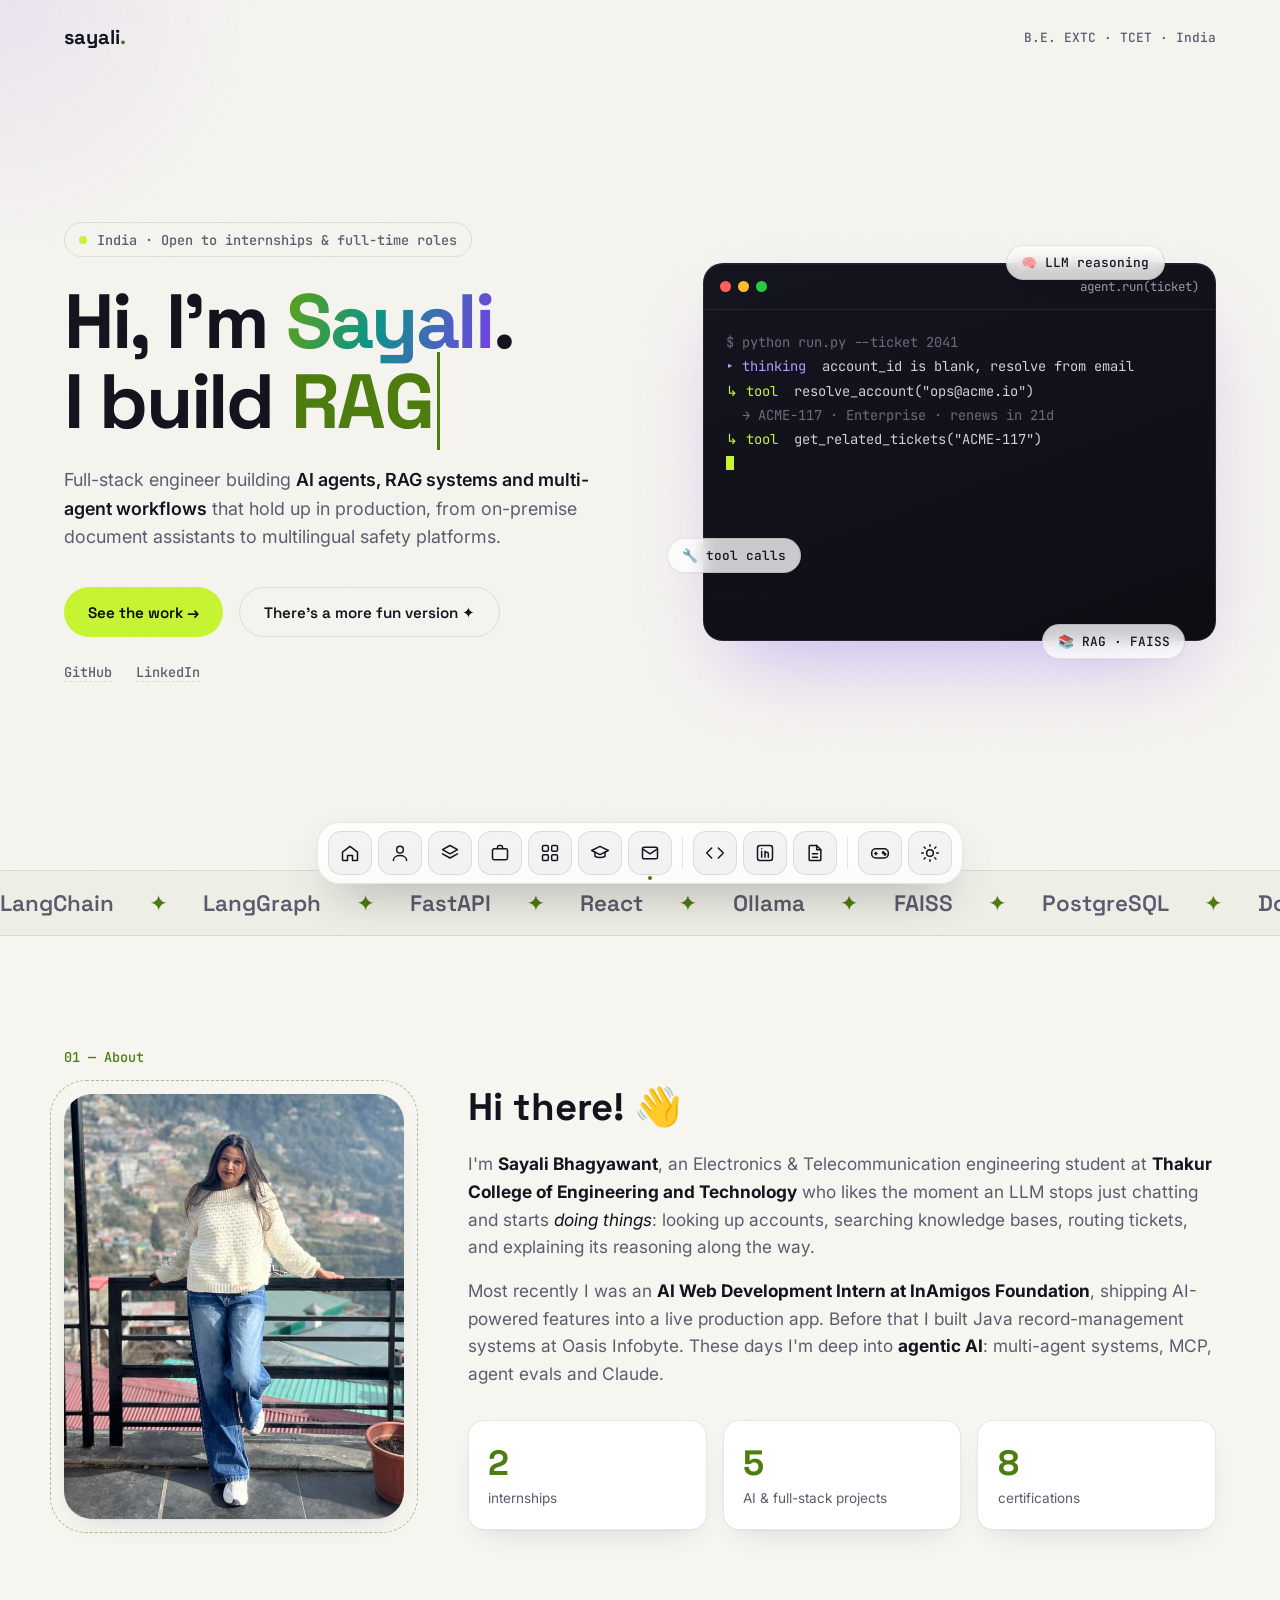
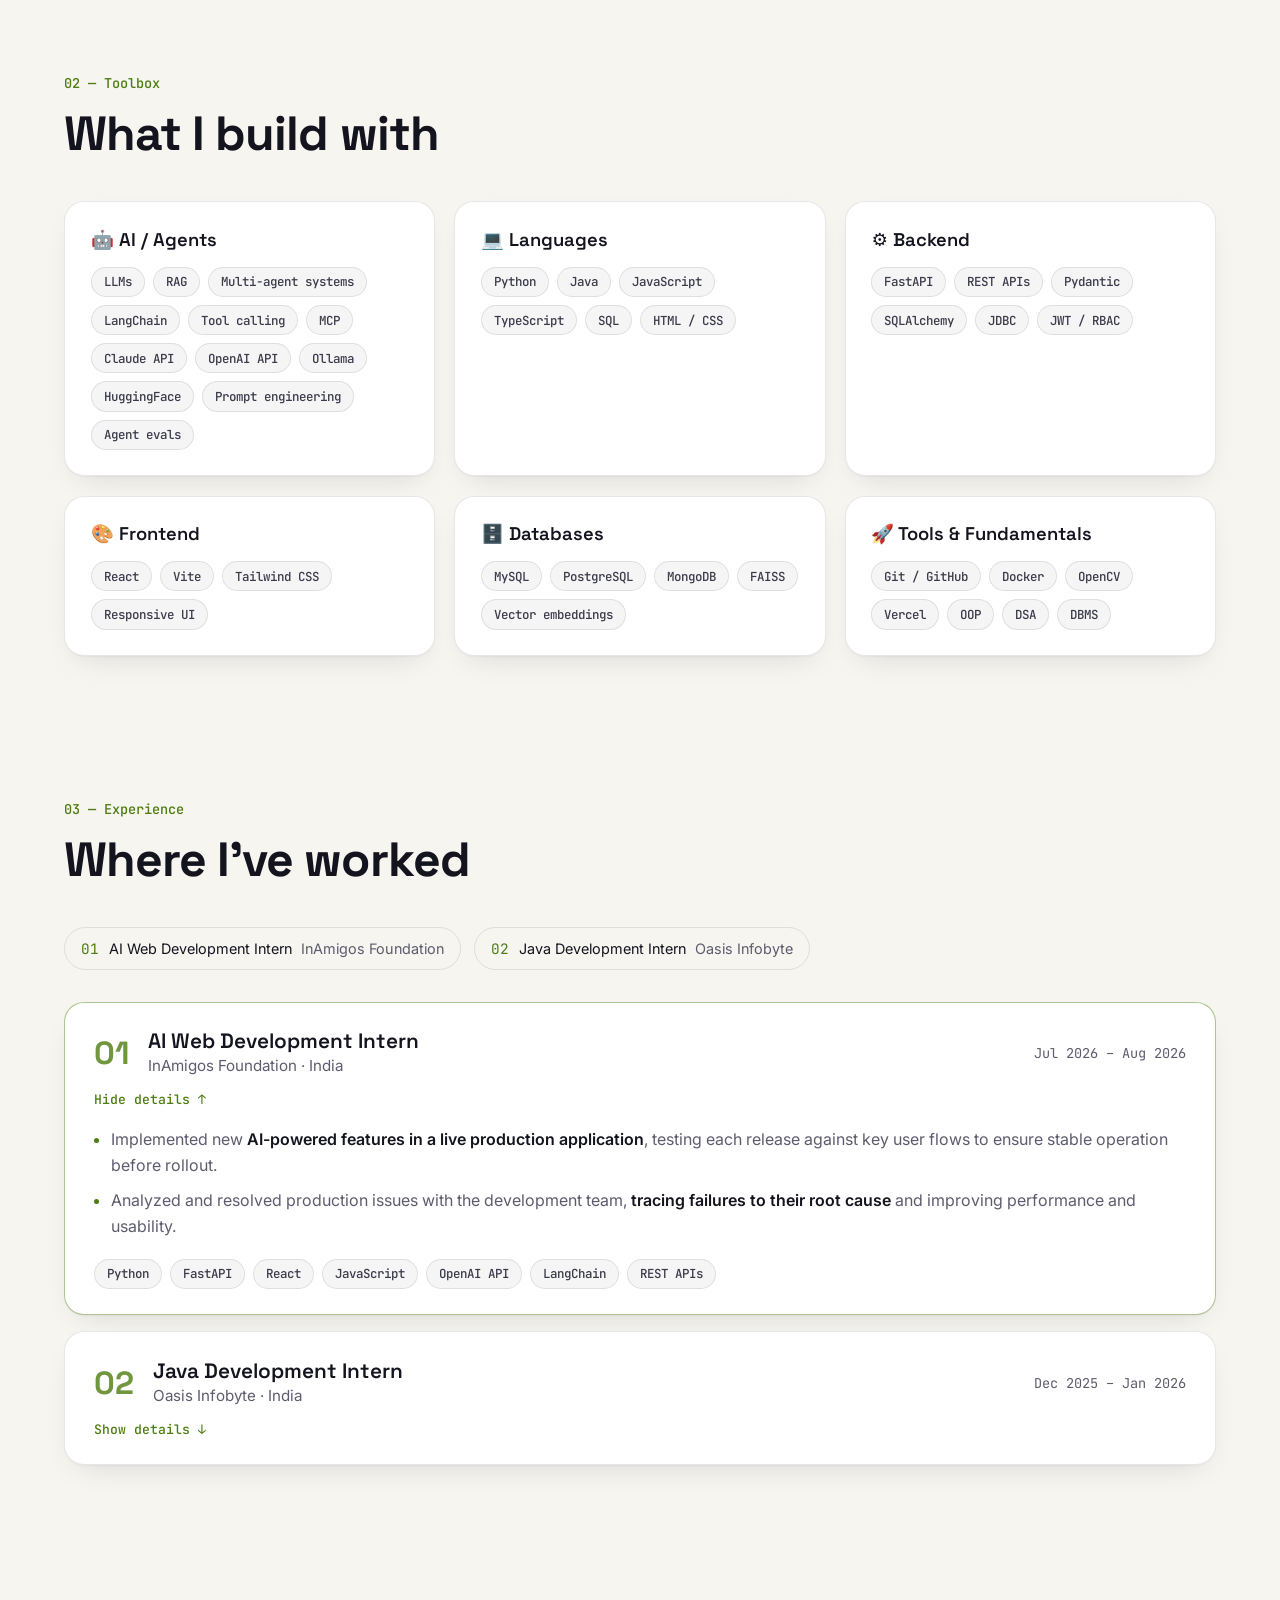
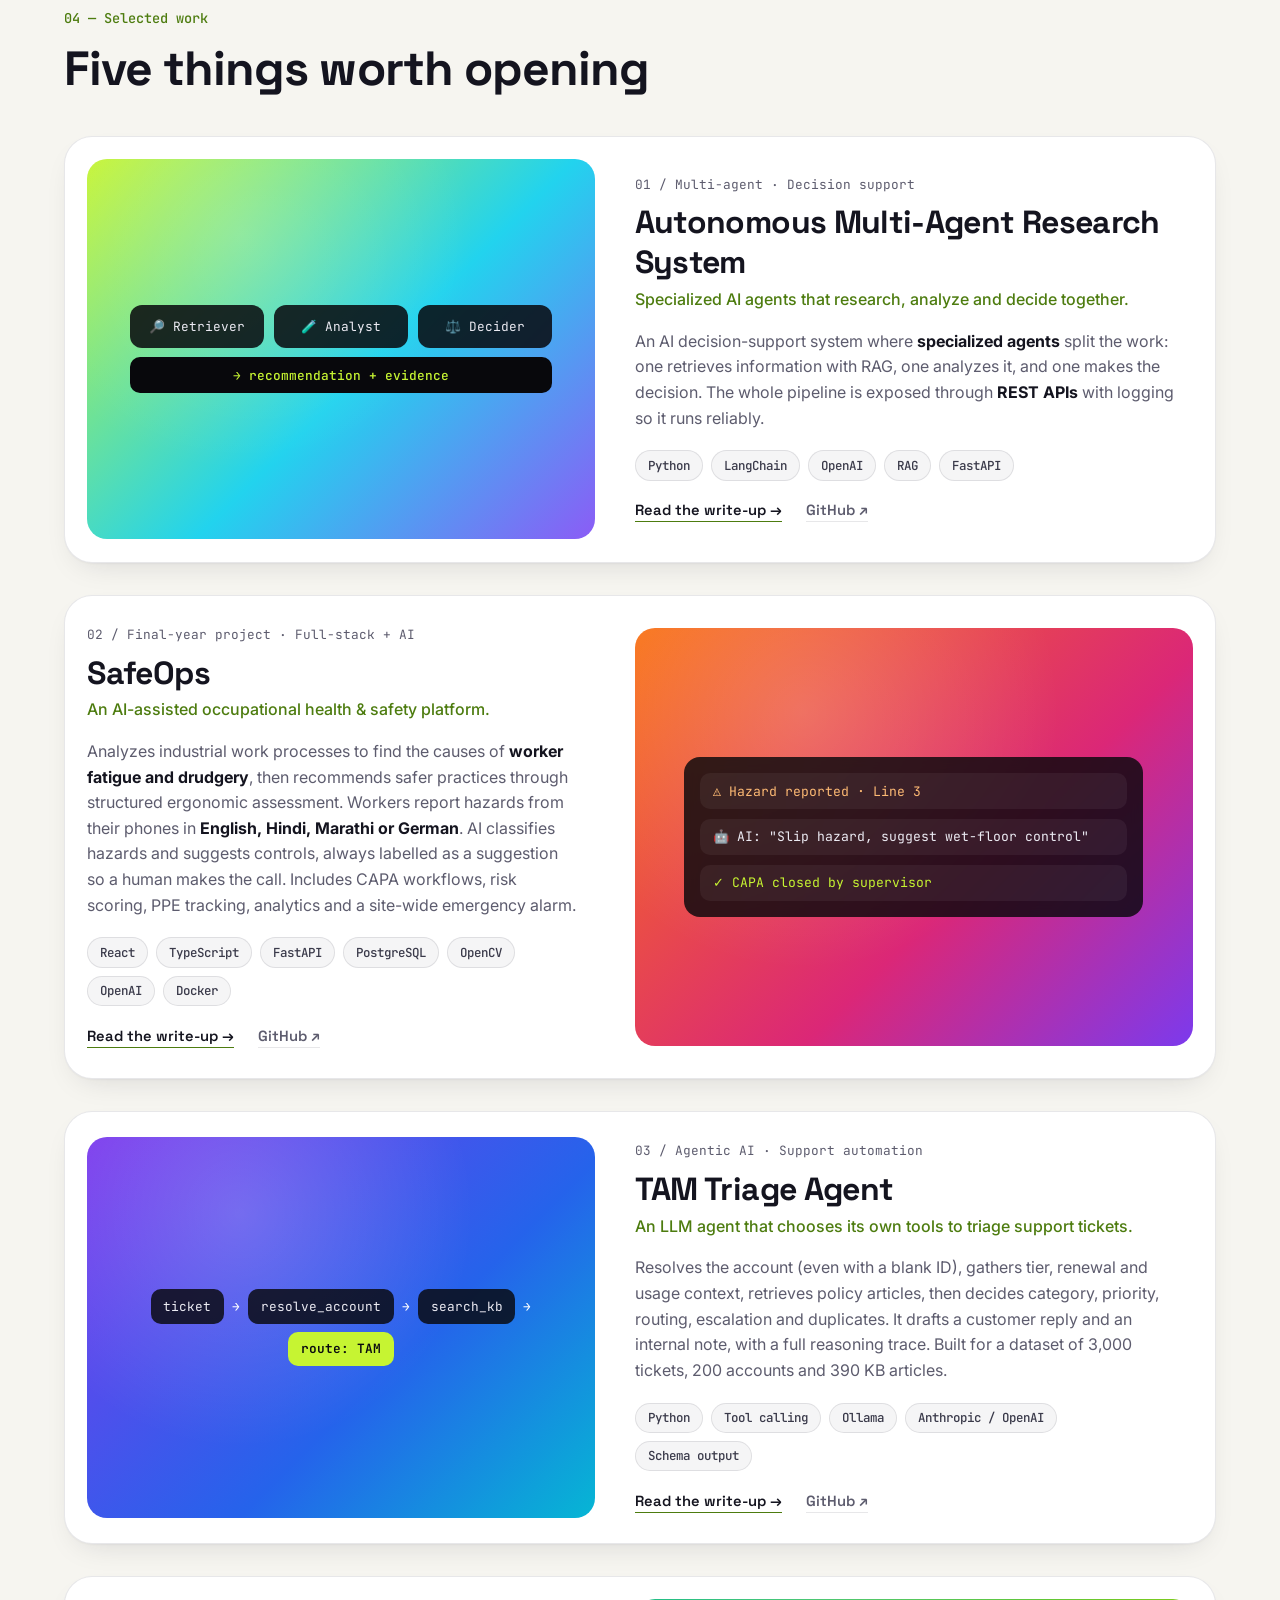
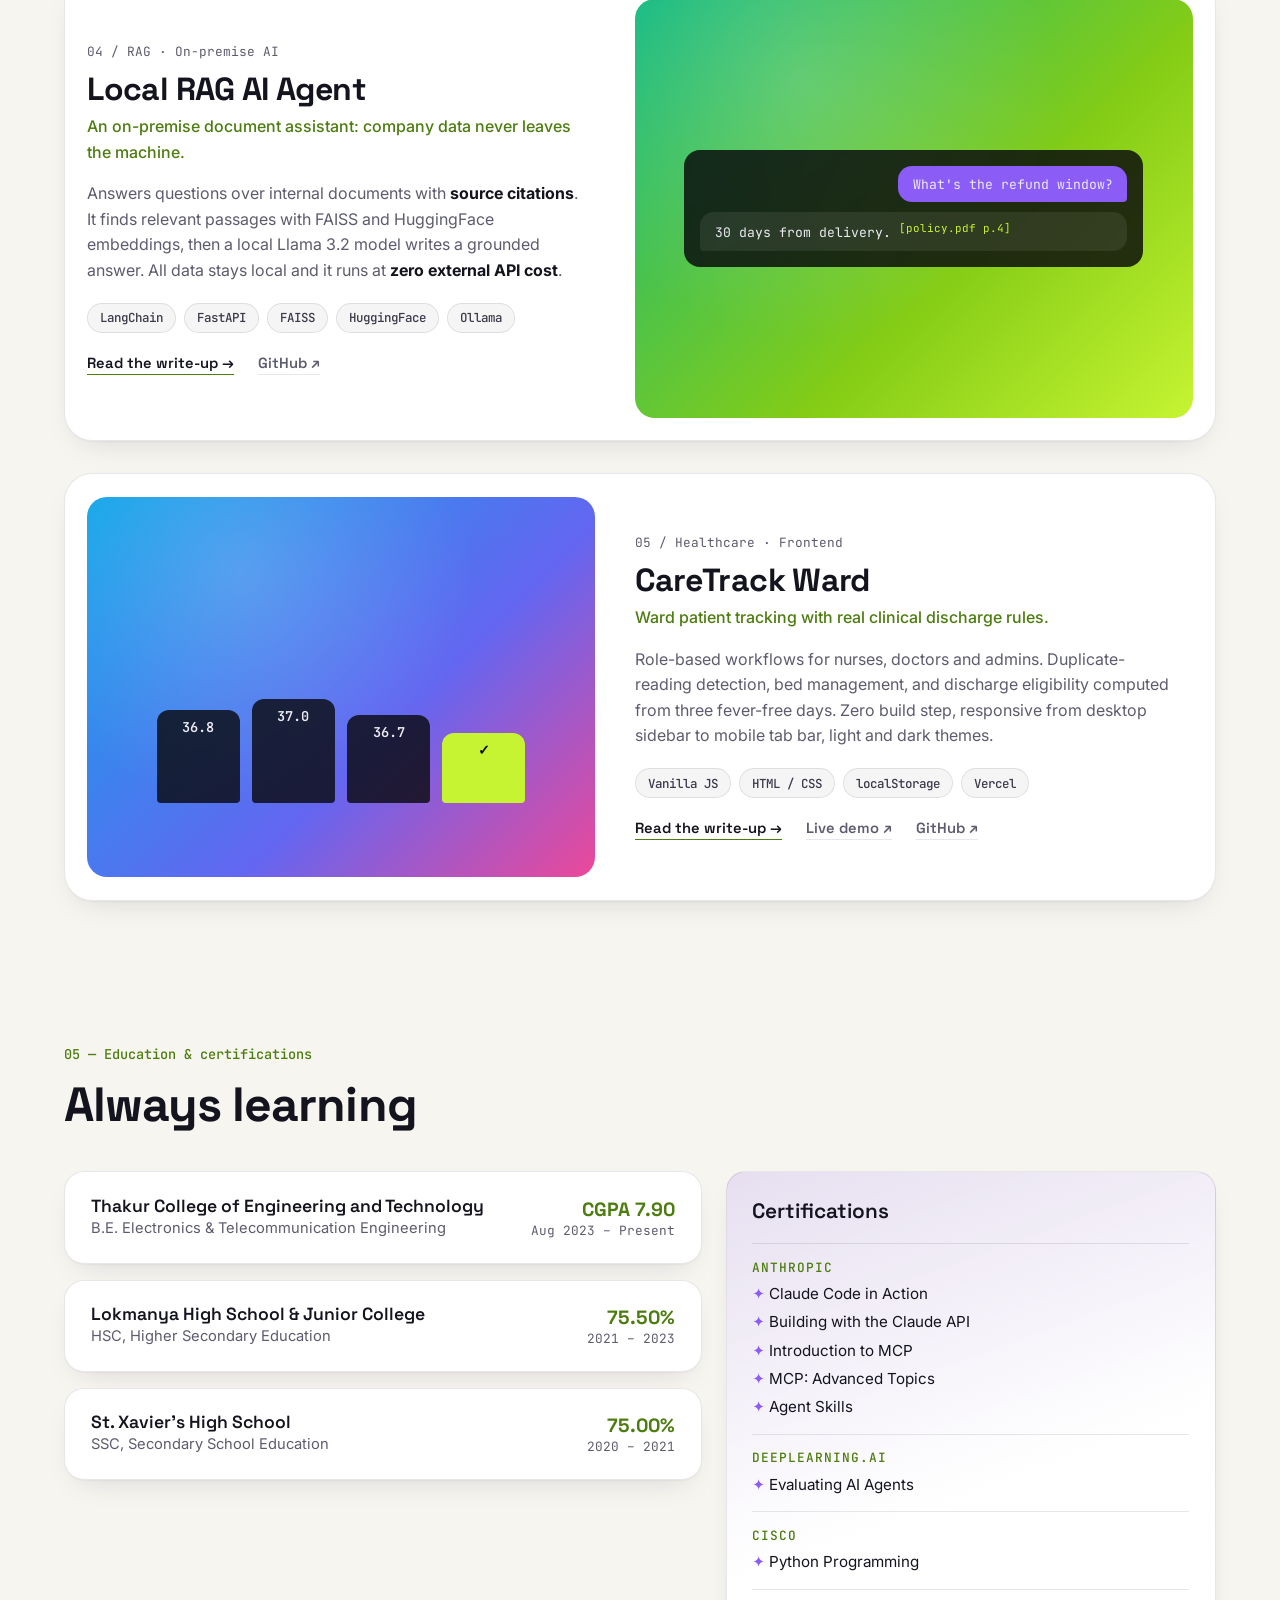
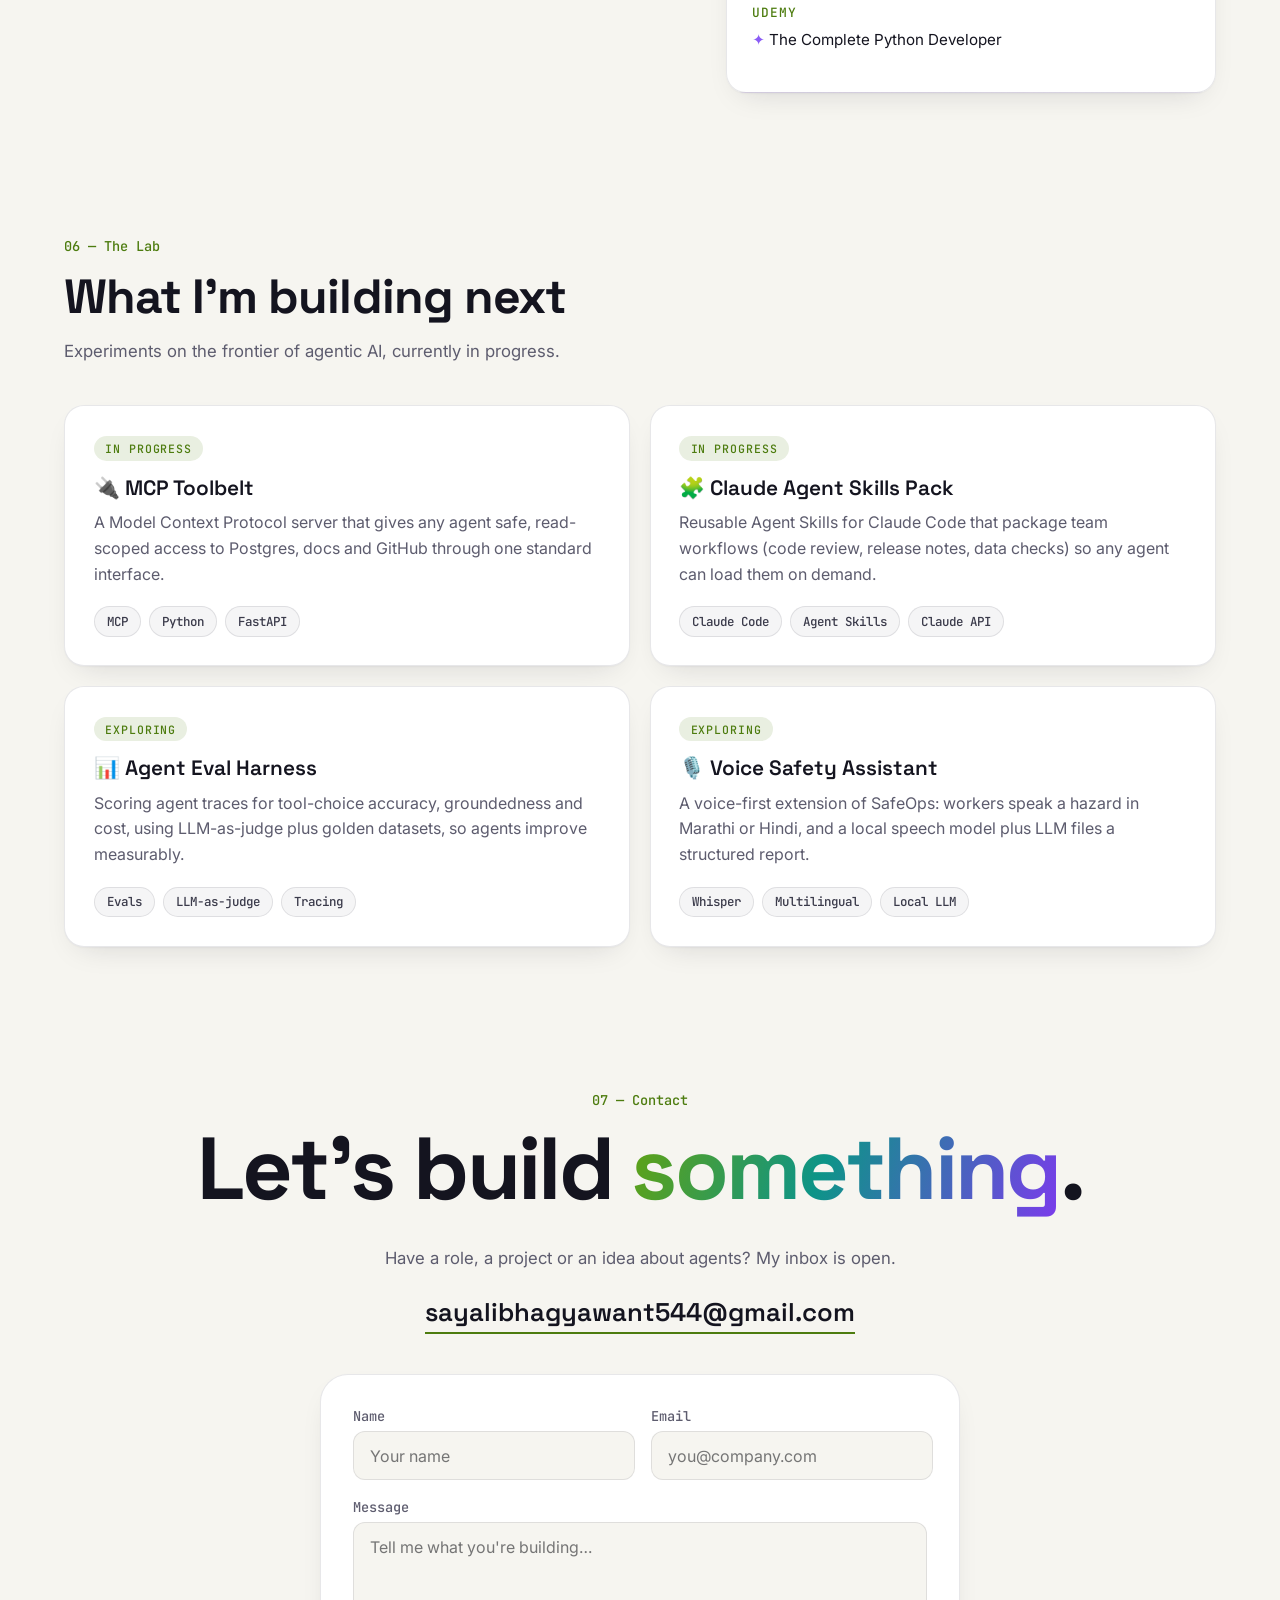
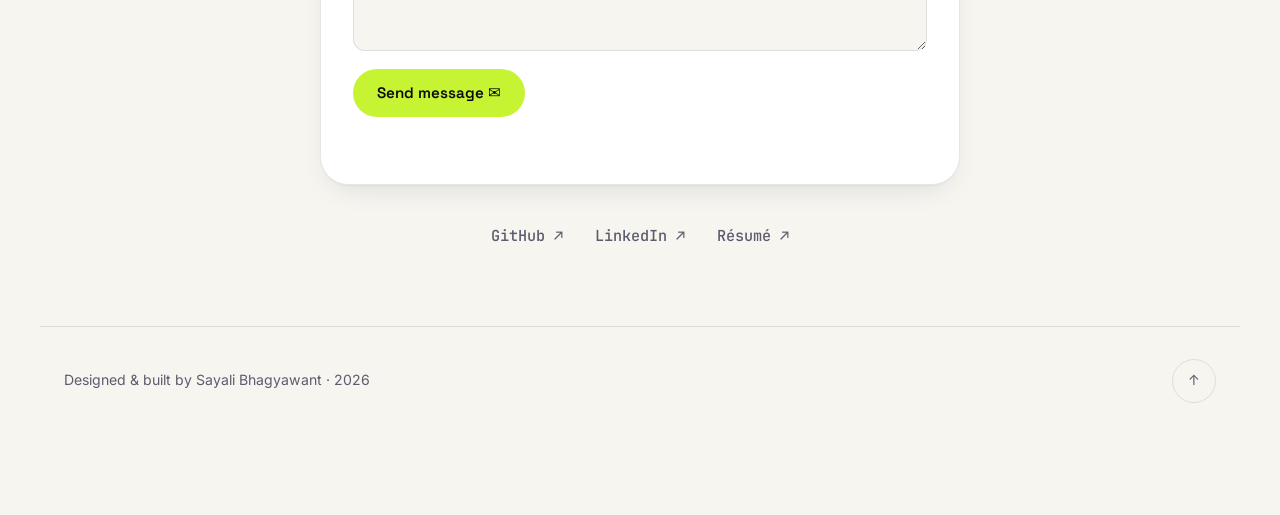
==== commit bb8653dd: "updated" ====
--- a/index.html
+++ b/index.html
@@ -311,7 +311,7 @@
               <h3>Thakur College of Engineering and Technology</h3>
               <p>B.E. Electronics &amp; Telecommunication Engineering</p>
             </div>
-            <div class="edu-meta"><b>CGPA 7.88</b><span>Aug 2023 – Present</span></div>
+            <div class="edu-meta"><b>CGPA 7.90</b><span>Aug 2023 – Present</span></div>
           </div>
           <div class="edu reveal">
             <div>
